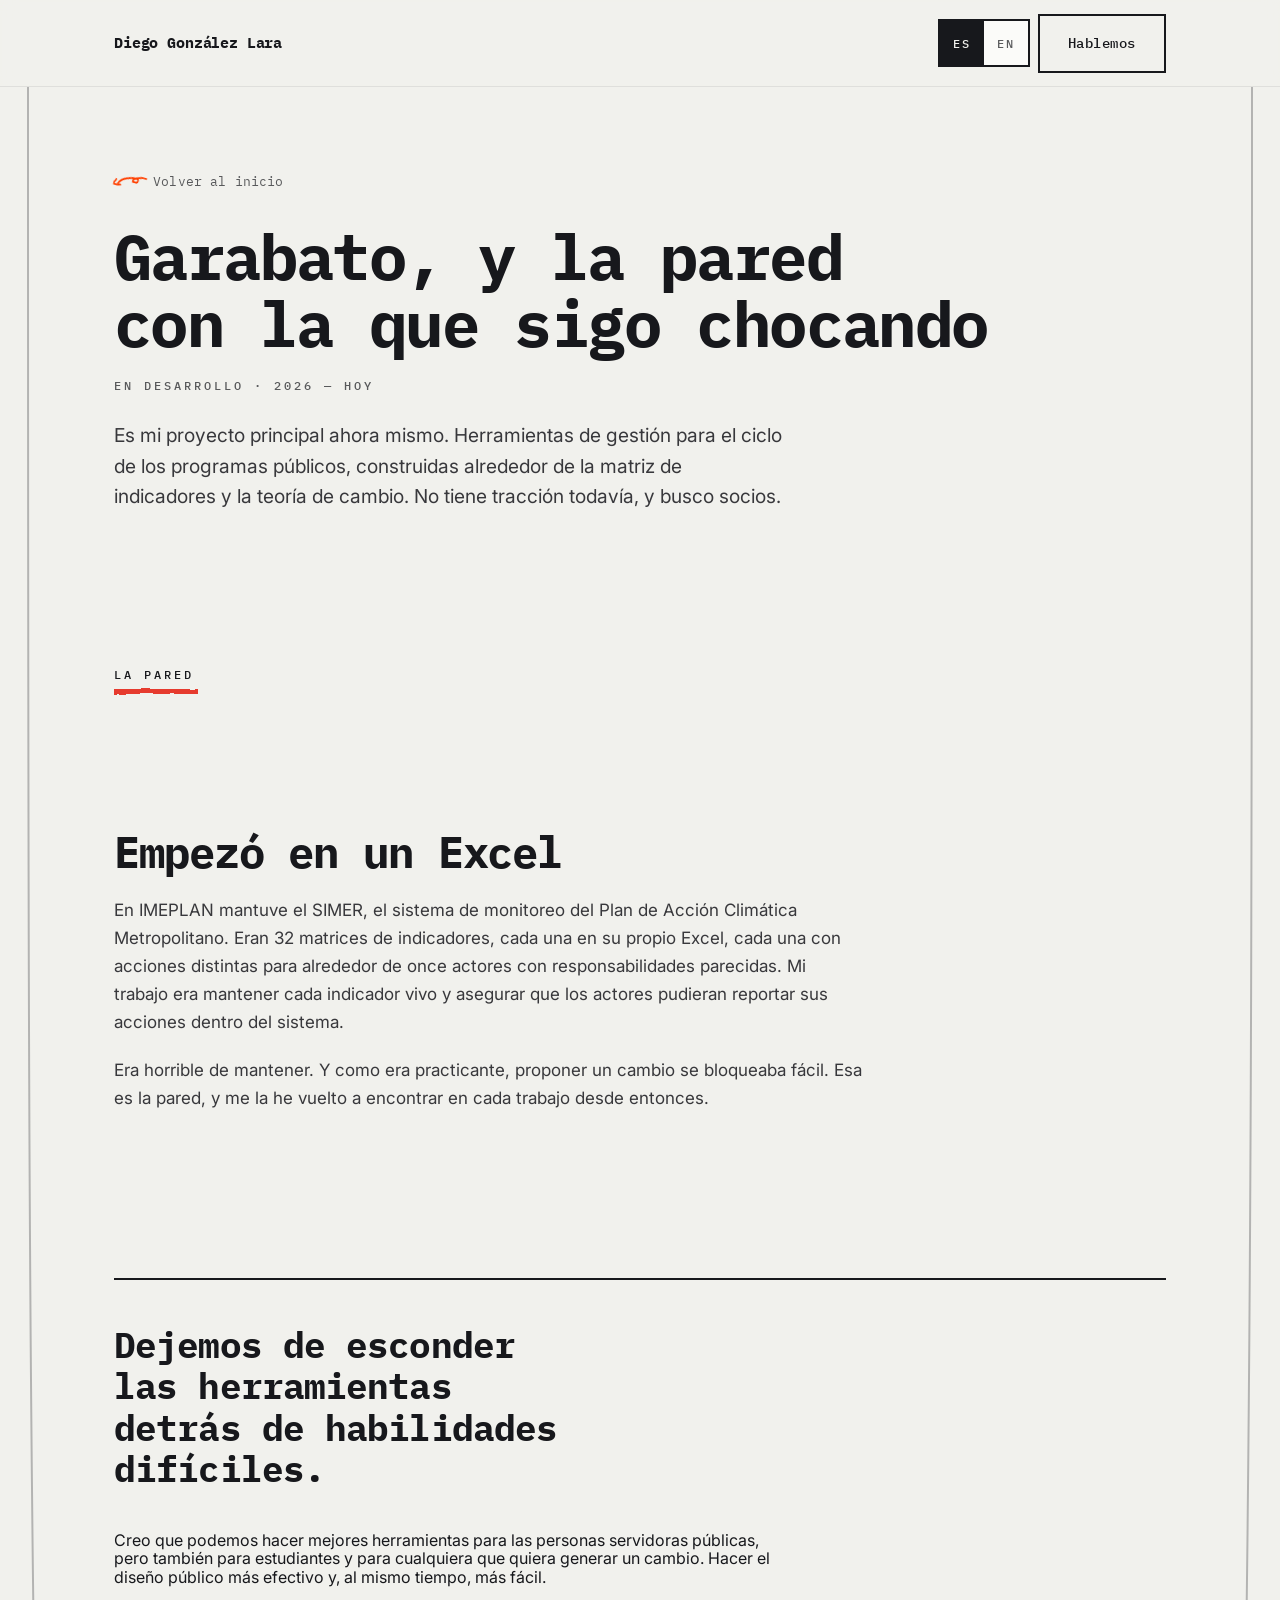
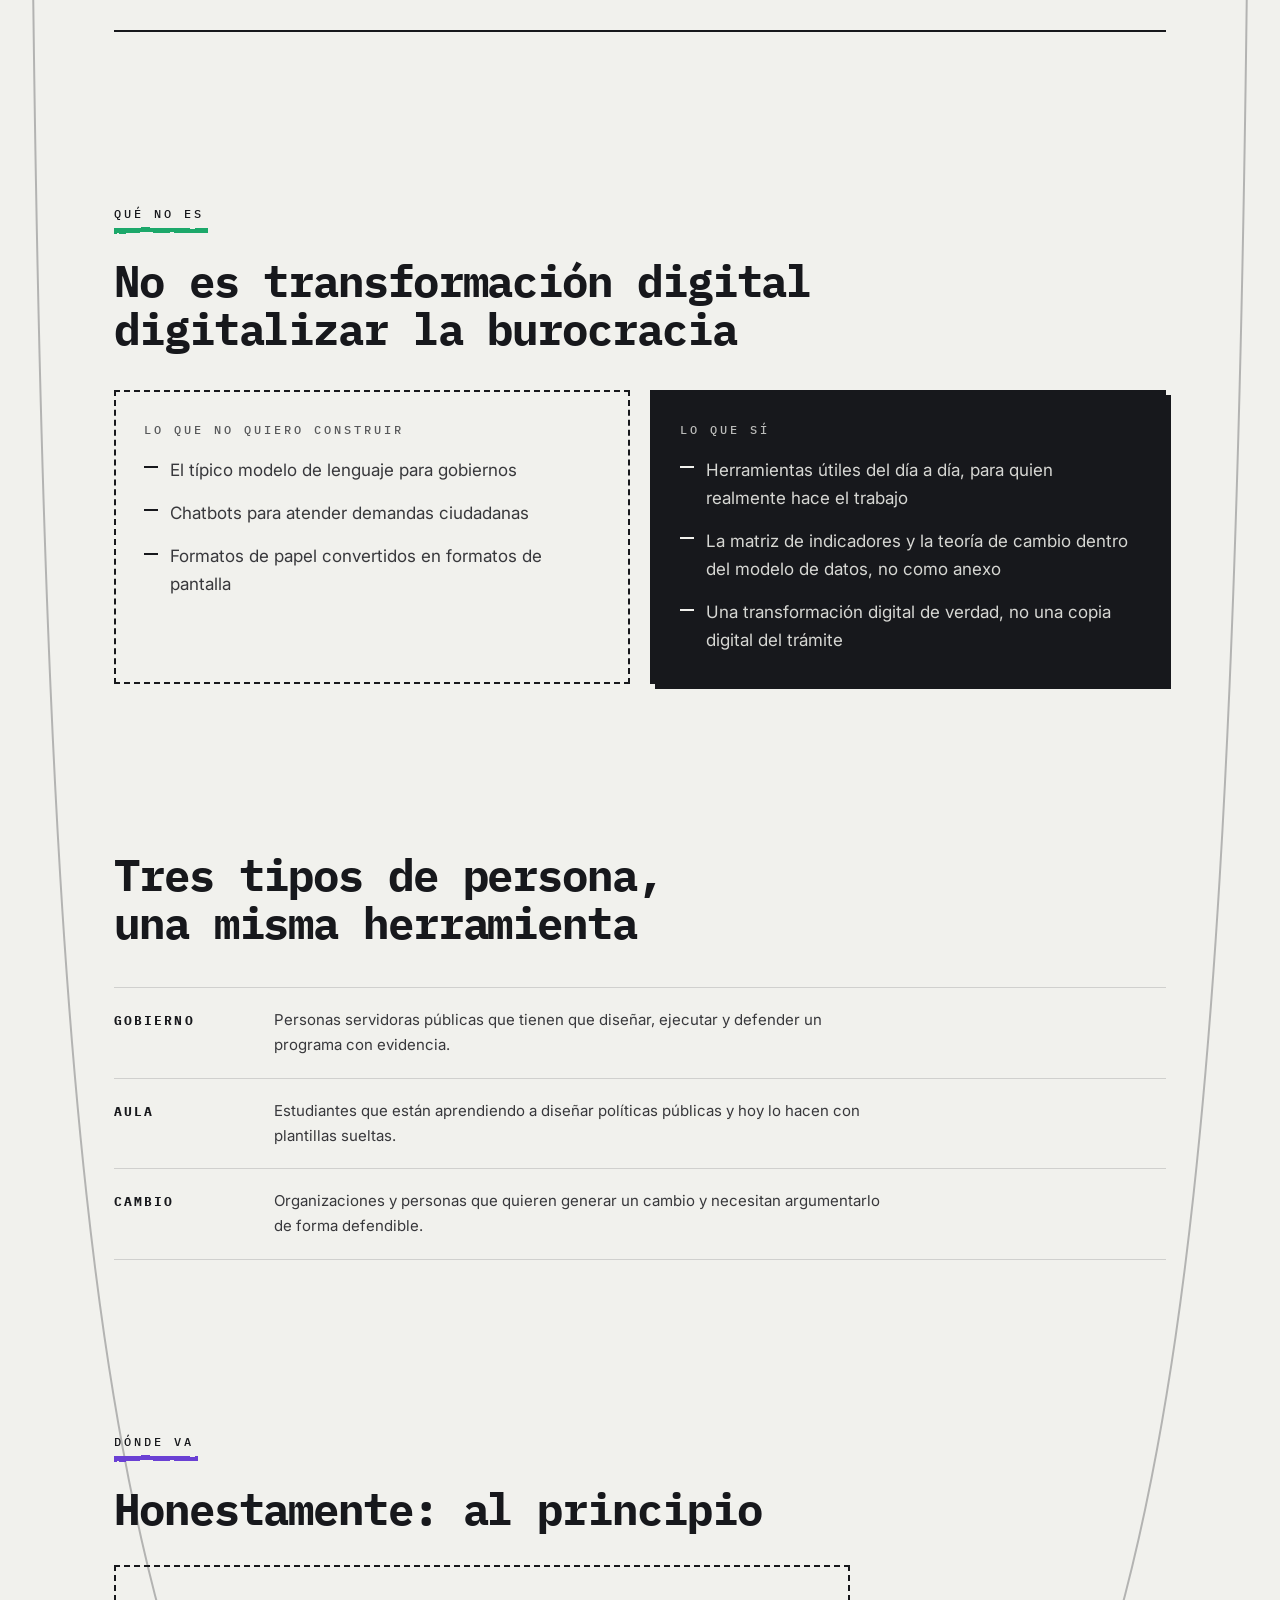
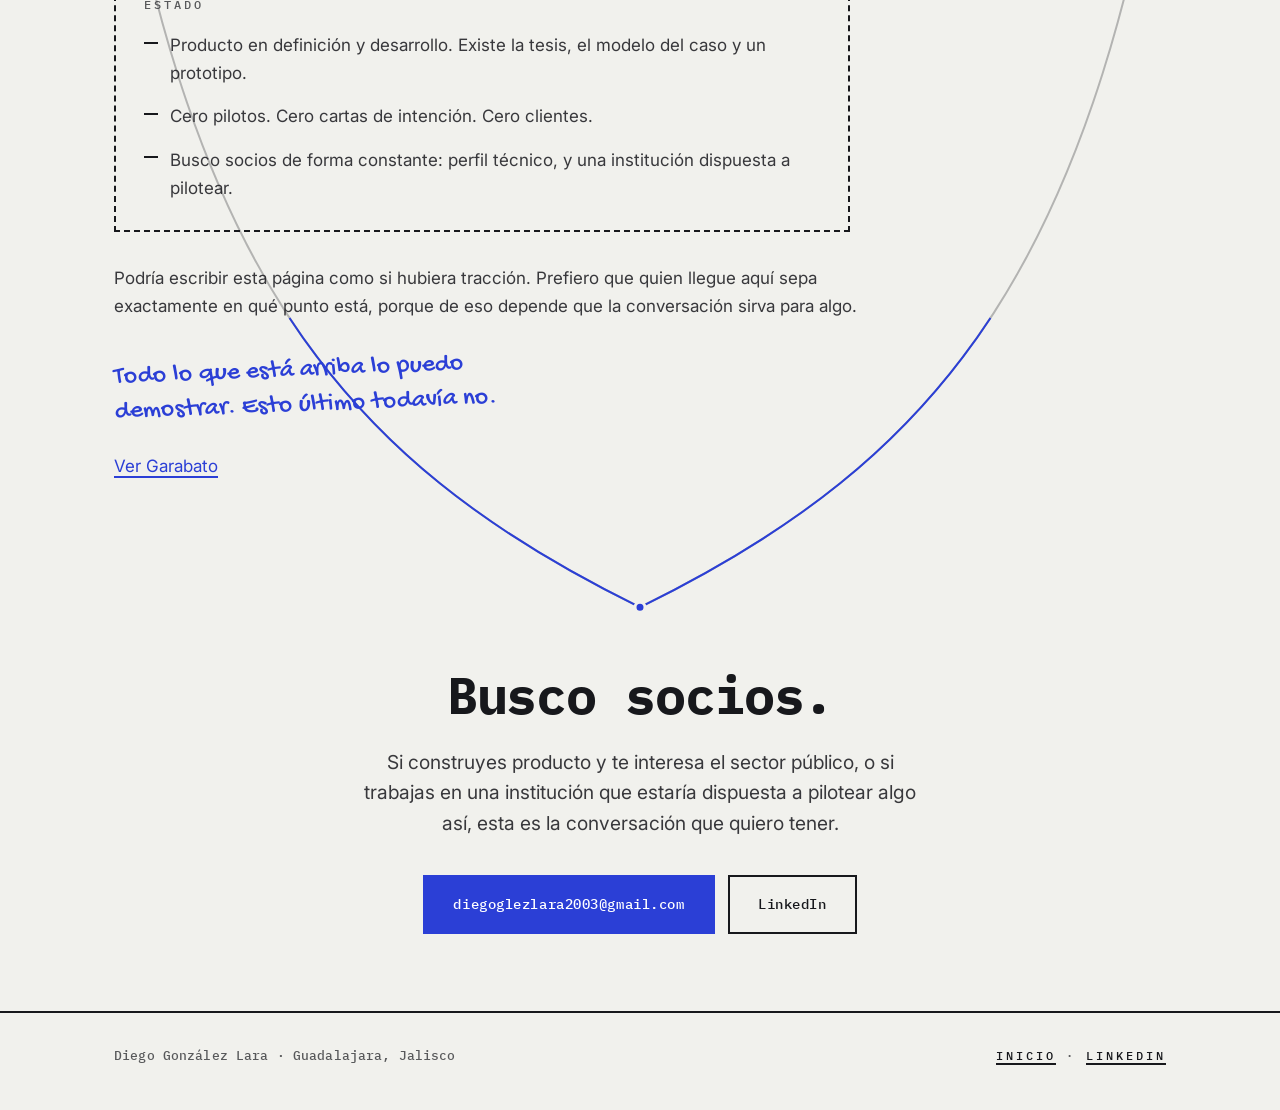
==== caso-garabato.html @ 26e2b3d6 "Sitio personal: la capa de evidencia de los programas públicos Sitio estático bilingüe (ES/EN) sin b" ====
<!doctype html>
<html
  lang="es"
  data-titulo-es="Garabato, y la pared con la que sigo chocando — Diego González Lara"
  data-titulo-en="Garabato, and the wall I keep hitting — Diego González Lara"
  data-desc-es="Garabato: herramientas de gestión para el ciclo de los programas públicos. No otro chatbot de gobierno. En desarrollo, sin tracción todavía, buscando socios."
  data-desc-en="Garabato: work-management tools for the public program cycle. Not another government chatbot. In development, no traction yet, looking for partners."
>
  <head>
    <meta charset="utf-8" />
    <meta name="viewport" content="width=device-width, initial-scale=1" />
    <title>Garabato, y la pared con la que sigo chocando — Diego González Lara</title>
    <meta
      name="description"
      content="Garabato: herramientas de gestión para el ciclo de los programas públicos. No otro chatbot de gobierno. En desarrollo, sin tracción todavía, buscando socios."
    />
    <meta name="theme-color" content="#f1f1ed" />
    <link rel="preconnect" href="https://fonts.googleapis.com" />
    <link rel="preconnect" href="https://fonts.gstatic.com" crossorigin />
    <link
      href="https://fonts.googleapis.com/css2?family=IBM+Plex+Mono:wght@400;500;700&family=Inter:wght@400;500;600&family=Gochi+Hand&display=swap"
      rel="stylesheet"
    />
    <link rel="stylesheet" href="assets/styles.css" />
  </head>

  <body>
    <a class="saltar" href="#contenido" data-es="Saltar al contenido" data-en="Skip to content"
      >Saltar al contenido</a
    >

    <svg width="0" height="0" aria-hidden="true" focusable="false" style="position: absolute">
      <filter id="crayon-rough">
        <feTurbulence type="fractalNoise" baseFrequency="0.045" numOctaves="3" seed="7" />
        <feDisplacementMap in="SourceGraphic" scale="4" xChannelSelector="R" yChannelSelector="G" />
      </filter>
    </svg>

    <header class="barra">
      <div class="envoltura barra-cuerpo">
        <a class="marca" href="index.html">Diego González Lara</a>
        <div class="barra-acciones">
          <div
            class="idioma"
            role="group"
            data-es-label="Idioma del sitio"
            data-en-label="Site language"
            aria-label="Idioma del sitio"
          >
            <button type="button" data-idioma="es" aria-pressed="true">ES</button>
            <button type="button" data-idioma="en" aria-pressed="false">EN</button>
          </div>
          <a class="boton boton--fantasma" href="#contacto" data-es="Hablemos" data-en="Let's talk"
            >Hablemos</a
          >
        </div>
      </div>
    </header>

    <div class="pagina">
      <div class="rieles"></div>

      <main id="contenido">
        <section class="caso-portada">
          <div class="envoltura">
            <a class="volver" href="index.html">
              <img src="assets/flecha-mano.png" width="144" height="67" alt="" aria-hidden="true" />
              <span data-es="Volver al inicio" data-en="Back to home">Volver al inicio</span>
            </a>
            <h1
              data-es="Garabato, y la pared con la que sigo chocando"
              data-en="Garabato, and the wall I keep hitting"
            >
              Garabato, y la pared con la que sigo chocando
            </h1>
            <p class="etiqueta" style="margin-top: 1.15rem"
              data-es="En desarrollo · 2026 — hoy"
              data-en="In development · 2026 — now"
            >
              En desarrollo · 2026 — hoy
            </p>
            <p class="guia"
              data-es="Es mi proyecto principal ahora mismo. Herramientas de gestión para el ciclo de los programas públicos, construidas alrededor de la matriz de indicadores y la teoría de cambio. No tiene tracción todavía, y busco socios."
              data-en="It is my main project right now. Work-management tools for the public program cycle, built around indicator matrices and theory of change. It has no traction yet, and I'm looking for partners."
            >
              Es mi proyecto principal ahora mismo. Herramientas de gestión para el ciclo de los
              programas públicos, construidas alrededor de la matriz de indicadores y la teoría de
              cambio. No tiene tracción todavía, y busco socios.
            </p>
          </div>
        </section>

        <section aria-labelledby="t-pared">
          <div class="envoltura">
            <span
              class="kicker"
              style="--kicker-color: var(--rojo)"
              data-es="La pared"
              data-en="The wall"
              >La pared</span
            >
            <div class="prosa">
              <h2 id="t-pared" data-es="Empezó en un Excel" data-en="It started in a spreadsheet">
                Empezó en un Excel
              </h2>
              <p
                data-es="En IMEPLAN mantuve el SIMER, el sistema de monitoreo del Plan de Acción Climática Metropolitano. Eran 32 matrices de indicadores, cada una en su propio Excel, cada una con acciones distintas para alrededor de once actores con responsabilidades parecidas. Mi trabajo era mantener cada indicador vivo y asegurar que los actores pudieran reportar sus acciones dentro del sistema."
                data-en="At IMEPLAN I maintained SIMER, the monitoring system for the Metropolitan Climate Action Plan. It was 32 indicator matrices, each in its own spreadsheet, each with different actions for about eleven actors with overlapping responsibilities. My job was keeping every indicator alive and making sure those actors could report their actions inside the system."
              >
                En IMEPLAN mantuve el SIMER, el sistema de monitoreo del Plan de Acción Climática
                Metropolitano. Eran 32 matrices de indicadores, cada una en su propio Excel, cada una
                con acciones distintas para alrededor de once actores con responsabilidades parecidas.
                Mi trabajo era mantener cada indicador vivo y asegurar que los actores pudieran
                reportar sus acciones dentro del sistema.
              </p>
              <p
                data-es="Era horrible de mantener. Y como era practicante, proponer un cambio se bloqueaba fácil. Esa es la pared, y me la he vuelto a encontrar en cada trabajo desde entonces."
                data-en="It was awful to maintain. And as an intern, proposing a change was easy to block. That is the wall, and I have run into it again in every job since."
              >
                Era horrible de mantener. Y como era practicante, proponer un cambio se bloqueaba
                fácil. Esa es la pared, y me la he vuelto a encontrar en cada trabajo desde entonces.
              </p>
            </div>
          </div>
        </section>

        <section aria-labelledby="t-tesis">
          <div class="envoltura">
            <blockquote class="hallazgo">
              <h2 id="t-tesis" class="solo-lectores" data-es="La tesis" data-en="The thesis">La tesis</h2>
              <p
                data-es="Dejemos de esconder las herramientas detrás de habilidades difíciles."
                data-en="Stop hiding the tools behind hard-won skills."
              >
                Dejemos de esconder las herramientas detrás de habilidades difíciles.
              </p>
              <p style="font-family: var(--sans); font-size: 1rem; font-weight: 400; letter-spacing: 0; max-width: var(--medida); margin-top: 1.5rem"
                data-es="Creo que podemos hacer mejores herramientas para las personas servidoras públicas, pero también para estudiantes y para cualquiera que quiera generar un cambio. Hacer el diseño público más efectivo y, al mismo tiempo, más fácil."
                data-en="I believe we can build better tools for public servants, but also for students and for anyone who wants to create change. Make public design more effective and, at the same time, easier."
              >
                Creo que podemos hacer mejores herramientas para las personas servidoras públicas, pero
                también para estudiantes y para cualquiera que quiera generar un cambio. Hacer el
                diseño público más efectivo y, al mismo tiempo, más fácil.
              </p>
            </blockquote>
          </div>
        </section>

        <section aria-labelledby="t-no-es">
          <div class="envoltura">
            <span
              class="kicker"
              style="--kicker-color: var(--esmeralda)"
              data-es="Qué no es"
              data-en="What it isn't"
              >Qué no es</span
            >
            <h2 id="t-no-es"
              data-es="No es transformación digital digitalizar la burocracia"
              data-en="Digitizing bureaucracy is not digital transformation"
            >
              No es transformación digital digitalizar la burocracia
            </h2>

            <div class="contraste" style="margin-top: 2.25rem">
              <div class="contraste-lado contraste-lado--antes">
                <p class="etiqueta" data-es="Lo que no quiero construir" data-en="What I don't want to build">
                  Lo que no quiero construir
                </p>
                <ul class="hechos" style="margin-top: 1rem">
                  <li data-es="El típico modelo de lenguaje para gobiernos" data-en="The usual large language model for government">El típico modelo de lenguaje para gobiernos</li>
                  <li data-es="Chatbots para atender demandas ciudadanas" data-en="Chatbots for handling citizen requests">Chatbots para atender demandas ciudadanas</li>
                  <li data-es="Formatos de papel convertidos en formatos de pantalla" data-en="Paper forms turned into screen forms">Formatos de papel convertidos en formatos de pantalla</li>
                </ul>
              </div>
              <div class="contraste-lado contraste-lado--despues">
                <p class="etiqueta" style="color: rgba(241,241,237,0.75)" data-es="Lo que sí" data-en="What instead">
                  Lo que sí
                </p>
                <ul class="hechos" style="margin-top: 1rem">
                  <li data-es="Herramientas útiles del día a día, para quien realmente hace el trabajo" data-en="Day-to-day useful tools, for the people actually doing the work">Herramientas útiles del día a día, para quien realmente hace el trabajo</li>
                  <li data-es="La matriz de indicadores y la teoría de cambio dentro del modelo de datos, no como anexo" data-en="Indicator matrices and theory of change inside the data model, not bolted on">La matriz de indicadores y la teoría de cambio dentro del modelo de datos, no como anexo</li>
                  <li data-es="Una transformación digital de verdad, no una copia digital del trámite" data-en="Real digital transformation, not a digital copy of the paperwork">Una transformación digital de verdad, no una copia digital del trámite</li>
                </ul>
              </div>
            </div>
          </div>
        </section>

        <section aria-labelledby="t-quien">
          <div class="envoltura">
            <h2 id="t-quien" data-es="Tres tipos de persona, una misma herramienta" data-en="Three kinds of person, one tool">
              Tres tipos de persona, una misma herramienta
            </h2>

            <ol class="etapas lista-limpia" style="margin-top: 2.5rem">
              <li>
                <span class="clave" data-es="Gobierno" data-en="Government">Gobierno</span>
                <p data-es="Personas servidoras públicas que tienen que diseñar, ejecutar y defender un programa con evidencia." data-en="Public servants who have to design, run and defend a program with evidence.">Personas servidoras públicas que tienen que diseñar, ejecutar y defender un programa con evidencia.</p>
              </li>
              <li>
                <span class="clave" data-es="Aula" data-en="Classroom">Aula</span>
                <p data-es="Estudiantes que están aprendiendo a diseñar políticas públicas y hoy lo hacen con plantillas sueltas." data-en="Students learning to design public policy who today do it with loose templates.">Estudiantes que están aprendiendo a diseñar políticas públicas y hoy lo hacen con plantillas sueltas.</p>
              </li>
              <li>
                <span class="clave" data-es="Cambio" data-en="Change">Cambio</span>
                <p data-es="Organizaciones y personas que quieren generar un cambio y necesitan argumentarlo de forma defendible." data-en="Organizations and people who want to create change and need to argue for it defensibly.">Organizaciones y personas que quieren generar un cambio y necesitan argumentarlo de forma defendible.</p>
              </li>
            </ol>
          </div>
        </section>

        <section aria-labelledby="t-estado">
          <div class="envoltura">
            <span
              class="kicker"
              style="--kicker-color: var(--morado)"
              data-es="Dónde va"
              data-en="Where it stands"
              >Dónde va</span
            >
            <h2 id="t-estado" data-es="Honestamente: al principio" data-en="Honestly: at the beginning">
              Honestamente: al principio
            </h2>

            <div class="estado" style="margin-top: 2rem; max-width: 46rem">
              <p class="etiqueta" data-es="Estado" data-en="Status">Estado</p>
              <ul class="hechos" style="margin-top: 1rem">
                <li data-es="Producto en definición y desarrollo. Existe la tesis, el modelo del caso y un prototipo." data-en="Product in definition and development. The thesis, the case model and a prototype exist.">Producto en definición y desarrollo. Existe la tesis, el modelo del caso y un prototipo.</li>
                <li data-es="Cero pilotos. Cero cartas de intención. Cero clientes." data-en="Zero pilots. Zero letters of intent. Zero customers.">Cero pilotos. Cero cartas de intención. Cero clientes.</li>
                <li data-es="Busco socios de forma constante: perfil técnico, y una institución dispuesta a pilotear." data-en="I am constantly looking for partners: a technical profile, and an institution willing to pilot.">Busco socios de forma constante: perfil técnico, y una institución dispuesta a pilotear.</li>
              </ul>
            </div>

            <p style="margin-top: 2rem"
              data-es="Podría escribir esta página como si hubiera tracción. Prefiero que quien llegue aquí sepa exactamente en qué punto está, porque de eso depende que la conversación sirva para algo."
              data-en="I could write this page as if there were traction. I'd rather whoever lands here knows exactly where it stands, because that's what makes the conversation worth having."
            >
              Podría escribir esta página como si hubiera tracción. Prefiero que quien llegue aquí sepa
              exactamente en qué punto está, porque de eso depende que la conversación sirva para algo.
            </p>

            <p class="mano" style="margin-top: 2rem"
              data-es="Todo lo que está arriba lo puedo demostrar. Esto último todavía no."
              data-en="Everything above this I can prove. This last part, not yet."
            >
              Todo lo que está arriba lo puedo demostrar. Esto último todavía no.
            </p>

            <p style="margin-top: 1.75rem">
              <a href="https://institutokune.org" rel="noopener"
                data-es="Ver Garabato"
                data-en="See Garabato"
                >Ver Garabato</a
              >
            </p>
          </div>
        </section>

        <section class="contacto" id="contacto" data-union aria-labelledby="t-contacto">
          <div class="envoltura">
            <h2 id="t-contacto" data-es="Busco socios." data-en="I'm looking for partners.">
              Busco socios.
            </h2>
            <p class="guia" style="margin-top: 1.5rem"
              data-es="Si construyes producto y te interesa el sector público, o si trabajas en una institución que estaría dispuesta a pilotear algo así, esta es la conversación que quiero tener."
              data-en="If you build product and care about the public sector, or you work at an institution that would pilot something like this, that is the conversation I want to have."
            >
              Si construyes producto y te interesa el sector público, o si trabajas en una institución
              que estaría dispuesta a pilotear algo así, esta es la conversación que quiero tener.
            </p>
            <div class="contacto-acciones">
              <a class="boton boton--primario" href="mailto:diegoglezlara2003@gmail.com"
                >diegoglezlara2003@gmail.com</a
              >
              <a
                class="boton boton--fantasma"
                href="https://www.linkedin.com/in/diegoglezlara"
                rel="noopener"
                >LinkedIn</a
              >
            </div>
          </div>
        </section>
      </main>
    </div>

    <footer class="pie">
      <div class="envoltura pie-cuerpo">
        <p class="etiqueta etiqueta--larga" style="margin: 0">Diego González Lara · Guadalajara, Jalisco</p>
        <p class="etiqueta" style="margin: 0">
          <a href="index.html" data-es="Inicio" data-en="Home">Inicio</a> ·
          <a href="https://www.linkedin.com/in/diegoglezlara" rel="noopener">LinkedIn</a>
        </p>
      </div>
    </footer>

    <script src="assets/site.js"></script>
  </body>
</html>
---- assets/styles.css ----
/* =========================================================================
   Diego González Lara — sistema de estilos
   Variante personal del sistema Garabato. Los dos rieles convergentes son
   la columna vertebral de la página en todos los anchos.
   ========================================================================= */

/* ---------- 1. Tokens ---------------------------------------------------- */

:root {
  /* Papeles y tintas: construyen el expediente */
  --papel: #f1f1ed;
  --papel-tarjeta: #fbfbf9;
  --papel-etiqueta: #e9dcc0;
  --tinta: #17181c;
  --blanco: #ffffff;

  /* Azul Rey Kune: el único color con doble ciudadanía */
  --azul: #2b3fd6;
  --marino: #1e2a78;

  /* Crayones: sólo para marcas hechas a mano */
  --rojo: #e63b2e;
  --naranja: #f58220;
  --amarillo: #ffd21f;
  --esmeralda: #1fa86b;
  --morado: #6a3fd4;

  /* Tintas derivadas — pisos de contraste AA sobre papel */
  --tinta-85: rgba(23, 24, 28, 0.85);
  --tinta-70: rgba(23, 24, 28, 0.7);
  --tinta-15: rgba(23, 24, 28, 0.15);
  --tinta-08: rgba(23, 24, 28, 0.08);

  /* Tipografía */
  --mono: "IBM Plex Mono", ui-monospace, SFMono-Regular, Menlo, monospace;
  --sans: "Inter", system-ui, -apple-system, "Segoe UI", sans-serif;
  --mano: "Gochi Hand", "Bradley Hand", cursive;

  /* Retícula y rieles */
  --medida: 68ch;
  --marco: clamp(1.25rem, 5vw, 4.5rem); /* margen exterior del contenido */
  --riel-w: 2px;
  --paso: clamp(3.25rem, 6.5vw, 6rem); /* ritmo vertical entre secciones */

  /* La sombra es un sello, nunca un halo: cero blur. */
  --sello: 5px 5px 0 0 var(--tinta);
  --sello-chico: 3px 3px 0 0 var(--tinta);
}

/* ---------- 2. Reset y superficies del navegador ------------------------- */

*,
*::before,
*::after {
  box-sizing: border-box;
}

html {
  -webkit-text-size-adjust: 100%;
  scroll-behavior: smooth;
  /* La barra de scroll también es parte del diseño. */
  scrollbar-color: var(--tinta) var(--papel);
  scrollbar-width: thin;
}

@media (prefers-reduced-motion: reduce) {
  html {
    scroll-behavior: auto;
  }
}

body {
  margin: 0;
  background: var(--papel);
  color: var(--tinta);
  font-family: var(--sans);
  font-size: 1.0625rem;
  line-height: 1.65;
  font-synthesis-weight: none;
  -webkit-font-smoothing: antialiased;
}

/* Selección, caret y foco: los pinta el sistema, no el navegador. */
::selection {
  background: var(--azul);
  color: var(--blanco);
}

body {
  caret-color: var(--azul);
}

::-webkit-scrollbar {
  width: 12px;
  height: 12px;
}
::-webkit-scrollbar-track {
  background: var(--papel);
  border-left: 1px solid var(--tinta-15);
}
::-webkit-scrollbar-thumb {
  background: var(--tinta);
  border: 3px solid var(--papel);
}

:focus-visible {
  outline: 3px solid var(--azul);
  outline-offset: 3px;
}

img {
  max-width: 100%;
  height: auto;
  display: block;
}

/* Los datos se leen en columna: cifras tabulares en todo el sitio. */
.mono,
[data-num],
.dato,
th,
td {
  font-variant-numeric: tabular-nums;
}

.solo-lectores {
  position: absolute;
  width: 1px;
  height: 1px;
  padding: 0;
  margin: -1px;
  overflow: hidden;
  clip: rect(0 0 0 0);
  white-space: nowrap;
  border: 0;
}

.saltar {
  position: fixed;
  left: 1rem;
  top: 1rem;
  transform: translateY(-250%);
  z-index: 100;
  background: var(--tinta);
  color: var(--papel);
  font-family: var(--mono);
  font-size: 0.8125rem;
  letter-spacing: 0.12em;
  text-transform: uppercase;
  padding: 0.9rem 1.25rem;
  text-decoration: none;
}
.saltar:focus {
  transform: translateY(0);
}
/* El enlace de salto vive sobre tinta: no puede heredar el hover azul. */
.saltar:hover,
.saltar:focus {
  color: var(--papel);
}

/* ---------- 3. Tipografía ------------------------------------------------ */

h1,
h2,
h3 {
  font-family: var(--mono);
  font-weight: 700;
  margin: 0;
  text-wrap: balance;
  letter-spacing: -0.025em;
}

.posicion {
  font-size: clamp(2.35rem, 6.4vw, 5.25rem);
  line-height: 1.02;
}

h2 {
  font-size: clamp(1.75rem, 3.6vw, 2.75rem);
  line-height: 1.1;
}

h3 {
  font-size: clamp(1.0625rem, 1.5vw, 1.3125rem);
  line-height: 1.25;
  letter-spacing: -0.015em;
}

p {
  margin: 0 0 1.15em;
  max-width: var(--medida);
  color: var(--tinta-85);
}

p:last-child {
  margin-bottom: 0;
}

.guia {
  font-size: clamp(1.0625rem, 1.5vw, 1.25rem);
  line-height: 1.6;
}

/* Etiqueta: mono, mayúsculas, tracking ancho. Metadatos y rótulos. */
.etiqueta {
  font-family: var(--mono);
  font-weight: 500;
  font-size: 0.75rem;
  letter-spacing: 0.25em;
  text-transform: uppercase;
  color: var(--tinta-70);
  margin: 0;
}

/* Cadenas largas en versalitas se vuelven ilegibles: esta variante conserva
   la voz mono de la etiqueta sin las mayúsculas ni el tracking ancho. */
.etiqueta--larga {
  text-transform: none;
  letter-spacing: 0.01em;
  font-size: 0.8125rem;
}

/* Kicker de sección: componente firma del mundo Garabato. El subrayado de
   crayón rota de color por sección. */
.kicker {
  display: inline-block;
  position: relative;
  font-family: var(--mono);
  font-weight: 500;
  font-size: 0.75rem;
  letter-spacing: 0.25em;
  text-transform: uppercase;
  color: var(--tinta);
  padding-bottom: 0.55rem;
  margin-bottom: 1.5rem;
}
.kicker::after {
  content: "";
  position: absolute;
  left: 0;
  right: -0.35em;
  bottom: 0;
  height: 5px;
  background: var(--kicker-color, var(--azul));
  filter: url(#crayon-rough);
}

/* La mano: una anotación por sección, jamás un sistema. */
.mano {
  font-family: var(--mano);
  font-size: clamp(1.1875rem, 2vw, 1.625rem);
  line-height: 1.38;
  color: var(--azul);
  transform: rotate(-2.2deg);
  max-width: 28ch;
}

a {
  color: var(--azul);
  text-decoration-thickness: 2px;
  text-underline-offset: 0.22em;
}
a:hover {
  color: var(--marino);
}

/* ---------- 4. Los rieles convergentes ----------------------------------- */
/*
   Dos hairlines verticales recorren la página entera y se acercan conforme
   bajas, hasta tocarse en el bloque de contacto. En escritorio el contenido
   vive entre ellos en dos columnas; en teléfono el contenido colapsa a una
   columna pero los rieles siguen en los márgenes y siguen convergiendo, así
   que la metáfora sobrevive a todos los anchos.
*/

.rieles {
  position: absolute;
  inset: 0;
  z-index: 0;
  pointer-events: none;
  overflow: hidden;
}

.rieles svg {
  width: 100%;
  height: 100%;
  display: block;
}

.riel-linea {
  fill: none;
  stroke: var(--tinta);
  stroke-width: var(--riel-w);
  vector-effect: non-scaling-stroke;
  opacity: 0.28;
}

/* El remate: el último tramo de cada riel, en Azul Rey. Se dibuja solo
   cuando el contacto entra en pantalla. Es el único momento animado de la
   página, y coincide con su única conversión. */
.riel-remate {
  stroke: var(--azul);
  opacity: 0;
  transition: opacity 0.3s ease-out, stroke-dashoffset 1.1s cubic-bezier(0.16, 1, 0.3, 1);
}

.riel-remate.encendido {
  opacity: 1;
}

.riel-union {
  fill: var(--azul);
  stroke: var(--papel);
  stroke-width: 3px;
  opacity: 0;
  transform-box: fill-box;
  transform-origin: center;
  transform: scale(0.2);
  transition: opacity 0.35s ease-out 0.75s,
    transform 0.5s cubic-bezier(0.16, 1, 0.3, 1) 0.75s;
}

.riel-union.encendido {
  opacity: 1;
  transform: scale(1);
}

@media (prefers-reduced-motion: reduce) {
  .riel-remate,
  .riel-union {
    transition: none;
  }
}

.pagina {
  position: relative;
}

/* Todo el contenido va por encima de los rieles. Se excluye .rieles
   explícitamente: si esta regla lo alcanzara, le ganaría a su position:
   absolute y la capa colapsaría a una fracción del alto de la página. */
.pagina > :not(.rieles) {
  position: relative;
  z-index: 1;
}

/* ---------- 5. Retícula ---------------------------------------------------*/

.envoltura {
  max-width: 1180px;
  margin-inline: auto;
  padding-inline: var(--marco);
}

section {
  padding-block: var(--paso);
}

/* Los dos carriles. En escritorio corren en paralelo. */
.carriles {
  display: grid;
  gap: clamp(2.25rem, 4vw, 3.5rem);
}

@media (min-width: 62rem) {
  .carriles {
    grid-template-columns: 1fr 1fr;
    gap: clamp(3rem, 5vw, 5rem);
  }
}

/* Etiqueta de carril: en móvil es lo único que dice a qué vía pertenece un
   bloque, así que nunca se oculta. */
.carril-tag {
  display: inline-flex;
  align-items: center;
  gap: 0.5rem;
  font-family: var(--mono);
  font-weight: 500;
  font-size: 0.6875rem;
  letter-spacing: 0.22em;
  text-transform: uppercase;
  color: var(--tinta-70);
  margin-bottom: 1rem;
}
.carril-tag::before {
  content: "";
  width: 1.75rem;
  height: 2px;
  background: var(--carril-color, var(--tinta));
}

/* ---------- 6. Marco de tinta (todas las tarjetas) ----------------------- */

.marco {
  position: relative;
  background: var(--papel-tarjeta);
  border: 2px solid var(--tinta);
  box-shadow: var(--sello);
  padding: clamp(1.5rem, 3vw, 2.25rem);
  overflow: hidden;
}

.marco--alto {
  padding: clamp(1.75rem, 3.5vw, 2.75rem);
}

/* Activo de crayón que asoma desde una esquina. Decorativo: se va en móvil. */
.asoma {
  position: absolute;
  pointer-events: none;
  user-select: none;
  opacity: 0.9;
}
@media (max-width: 47.99rem) {
  .asoma {
    display: none;
  }
}

/* ---------- 7. Barra superior -------------------------------------------- */

.barra {
  position: sticky;
  top: 0;
  z-index: 20;
  background: rgba(241, 241, 237, 0.9);
  backdrop-filter: blur(8px);
  border-bottom: 1px solid var(--tinta-08);
}

.barra-cuerpo {
  display: flex;
  align-items: center;
  justify-content: space-between;
  gap: 1rem;
  padding-block: 0.85rem;
}

.marca {
  font-family: var(--mono);
  font-weight: 700;
  font-size: 0.9375rem;
  letter-spacing: -0.01em;
  color: var(--tinta);
  text-decoration: none;
  white-space: nowrap;
}

/* En teléfono sólo caben marca, idioma y CTA si los tres se aprietan. */
@media (max-width: 26rem) {
  .marca {
    font-size: 0.75rem;
  }
  .barra-acciones {
    gap: 0.35rem;
  }
  .idioma button {
    padding: 0.55rem 0.45rem;
    min-width: 38px;
  }
  .barra .boton {
    padding: 0.75rem 0.9rem;
    font-size: 0.8125rem;
  }
}
.marca:hover {
  color: var(--azul);
}

.barra-acciones {
  display: flex;
  align-items: center;
  gap: 0.5rem;
}

/* Conmutador de idioma */
.idioma {
  display: inline-flex;
  border: 2px solid var(--tinta);
  background: var(--papel-tarjeta);
}

.idioma button {
  appearance: none;
  border: 0;
  background: transparent;
  font-family: var(--mono);
  font-weight: 500;
  font-size: 0.75rem;
  letter-spacing: 0.14em;
  color: var(--tinta-70);
  padding: 0.55rem 0.7rem;
  min-height: 44px;
  min-width: 44px;
  cursor: pointer;
}
.idioma button[aria-pressed="true"] {
  background: var(--tinta);
  color: var(--papel);
}
.idioma button:hover:not([aria-pressed="true"]) {
  color: var(--tinta);
}

/* ---------- 8. Botones ---------------------------------------------------- */

.boton {
  display: inline-flex;
  align-items: center;
  justify-content: center;
  gap: 0.6rem;
  font-family: var(--mono);
  font-weight: 500;
  font-size: 0.875rem;
  letter-spacing: 0.04em;
  text-decoration: none;
  padding: 1rem 1.75rem;
  min-height: 44px;
  border: 2px solid var(--tinta);
  cursor: pointer;
  transition: background-color 0.14s ease-out, color 0.14s ease-out,
    transform 0.08s ease-out;
}

.boton--primario {
  background: var(--azul);
  border-color: var(--azul);
  color: var(--blanco);
}
.boton--primario:hover {
  background: var(--marino);
  border-color: var(--marino);
  color: var(--blanco);
}

.boton--fantasma {
  background: transparent;
  color: var(--tinta);
}
.boton--fantasma:hover {
  background: var(--tinta);
  color: var(--papel);
}

.boton:active {
  transform: translateY(1px);
}

@media (prefers-reduced-motion: reduce) {
  .boton {
    transition: none;
  }
}

/* ---------- 9. Portada ---------------------------------------------------- */

.portada {
  padding-block: clamp(3rem, 8vw, 6.5rem) clamp(3.5rem, 8vw, 7rem);
}

.portada-cuerpo {
  display: grid;
  gap: clamp(2rem, 4vw, 3.25rem);
  align-items: end;
}

@media (min-width: 62rem) {
  .portada-cuerpo {
    grid-template-columns: minmax(0, 1.55fr) minmax(0, 0.85fr);
    gap: clamp(2.5rem, 5vw, 4rem);
  }
}

.portada p.guia {
  max-width: 54ch;
  margin-top: 1.75rem;
}

.retrato {
  position: relative;
  align-self: end;
  overflow: hidden;
}

.retrato .marco-foto {
  overflow: hidden;
  border: 2px solid var(--tinta);
  box-shadow: var(--sello);
}

.retrato img {
  width: 100%;
  aspect-ratio: 4 / 5;
  object-fit: cover;
  display: block;
  /* Encuadre cerrado sobre el rostro: es una página de credibilidad, no una
     foto de la sala. */
  object-position: 52% 24%;
  transform: scale(1.18);
  transform-origin: 52% 24%;
}

.retrato .amapola {
  position: absolute;
  width: 42%;
  /* La rotación ensancha la caja: hay que meterla, no alinearla al borde. */
  right: 4%;
  bottom: -7%;
  transform: rotate(-9deg);
  pointer-events: none;
}

/* Sólo asoma fuera del retrato cuando hay margen exterior que lo aguante. */
@media (min-width: 62rem) {
  .retrato .amapola {
    right: -8%;
  }
}

/* ---------- 10. Listas y datos -------------------------------------------- */

.lista-limpia {
  list-style: none;
  margin: 0;
  padding: 0;
}

.tira-datos {
  display: grid;
  gap: 1.5rem 2rem;
  grid-template-columns: repeat(auto-fit, minmax(9.5rem, 1fr));
  margin: 0;
  padding: 0;
}

.tira-datos div {
  border-top: 2px solid var(--tinta);
  padding-top: 0.85rem;
}

.tira-datos dt {
  font-family: var(--mono);
  font-weight: 700;
  font-size: clamp(1.5rem, 3vw, 2rem);
  line-height: 1;
  letter-spacing: -0.03em;
  font-variant-numeric: tabular-nums;
}

.tira-datos dd {
  margin: 0.5rem 0 0;
  font-family: var(--mono);
  font-size: 0.6875rem;
  letter-spacing: 0.16em;
  text-transform: uppercase;
  color: var(--tinta-70);
  line-height: 1.5;
}

/* Lista de hechos con viñeta de trazo */
.hechos {
  list-style: none;
  margin: 0;
  padding: 0;
  display: grid;
  gap: 0.95rem;
}

.hechos li {
  position: relative;
  padding-left: 1.6rem;
  color: var(--tinta-85);
  max-width: var(--medida);
}

.hechos li::before {
  content: "";
  position: absolute;
  left: 0;
  top: 0.62em;
  width: 0.85rem;
  height: 2px;
  background: var(--tinta);
}

/* ---------- 11. Trayectoria ----------------------------------------------- */

.trayectoria {
  list-style: none;
  margin: 0;
  padding: 0;
  display: grid;
  gap: 0;
}

.trayectoria li {
  display: grid;
  gap: 0.35rem 1.75rem;
  padding-block: 1.6rem;
  border-top: 1px solid var(--tinta-15);
}

.trayectoria li:last-child {
  border-bottom: 1px solid var(--tinta-15);
}

@media (min-width: 48rem) {
  .trayectoria li {
    grid-template-columns: 11rem minmax(0, 1fr);
    align-items: baseline;
  }
}

.trayectoria .cuando {
  font-family: var(--mono);
  font-size: 0.75rem;
  letter-spacing: 0.14em;
  text-transform: uppercase;
  color: var(--tinta-70);
  font-variant-numeric: tabular-nums;
}

.trayectoria .que p {
  margin: 0.4rem 0 0;
  font-size: 1rem;
}

/* ---------- 12. Casos ------------------------------------------------------ */

.casos {
  display: grid;
  gap: 1.5rem;
}

@media (min-width: 54rem) {
  .casos {
    grid-template-columns: repeat(3, 1fr);
  }
}

.caso {
  display: flex;
  flex-direction: column;
  gap: 0.85rem;
  text-decoration: none;
  color: inherit;
  background: var(--papel-tarjeta);
  border: 2px solid var(--tinta);
  box-shadow: var(--sello);
  padding: clamp(1.5rem, 2.5vw, 1.9rem);
  transition: transform 0.14s ease-out, box-shadow 0.14s ease-out;
}

.caso:hover {
  transform: translate(-2px, -2px);
  box-shadow: 8px 8px 0 0 var(--tinta);
}

.caso:active {
  transform: translate(1px, 1px);
  box-shadow: var(--sello-chico);
}

.caso h3 {
  color: var(--tinta);
}

.caso p {
  font-size: 0.9375rem;
  margin: 0;
  color: var(--tinta-70);
}

.caso .ir {
  margin-top: auto;
  padding-top: 1rem;
  display: inline-flex;
  align-items: center;
  gap: 0.5rem;
  font-family: var(--mono);
  font-size: 0.75rem;
  letter-spacing: 0.16em;
  text-transform: uppercase;
  color: var(--azul);
}

.caso:hover .ir {
  color: var(--marino);
}

@media (prefers-reduced-motion: reduce) {
  .caso {
    transition: none;
  }
  .caso:hover {
    transform: none;
  }
}

/* ---------- 13. Lo que sigue sin resolver ---------------------------------- */
/*
   La sección firma. Fondo marino: es el único bloque oscuro de la página,
   porque es el único donde Diego habla sin el registro formal.
*/

.sin-resolver {
  background: var(--marino);
  color: var(--papel);
  border: 2px solid var(--tinta);
  box-shadow: var(--sello);
  padding: clamp(1.75rem, 4vw, 3.25rem);
}

.sin-resolver h2,
.sin-resolver h3 {
  color: var(--papel);
}

.sin-resolver p {
  color: rgba(241, 241, 237, 0.88);
}

.sin-resolver .kicker {
  color: var(--papel);
}

.sin-resolver .mano {
  color: var(--amarillo);
}

.huecos {
  list-style: none;
  margin: 2.25rem 0 0;
  padding: 0;
  display: grid;
  gap: 0;
}

.huecos li {
  padding-block: 1.5rem;
  border-top: 1px solid rgba(241, 241, 237, 0.22);
}

.huecos li:last-child {
  border-bottom: 1px solid rgba(241, 241, 237, 0.22);
}

.huecos h3 {
  font-size: 1.0625rem;
}

.huecos p {
  margin: 0.5rem 0 0;
  font-size: 0.9375rem;
}

/* Qué haría falta: la línea que convierte el hueco en una pregunta abierta,
   no en una disculpa. */
.falta {
  display: block;
  margin-top: 0.75rem;
  font-family: var(--mono);
  font-size: 0.8125rem;
  letter-spacing: 0.01em;
  color: var(--amarillo);
}

/* ---------- 14. Contacto ---------------------------------------------------*/
/*
   El único bloque encerrado por los dos rieles: el punto donde las dos
   pruebas son una sola cosa.
*/

.contacto {
  padding-block: clamp(3.5rem, 8vw, 7rem) clamp(3rem, 6vw, 5rem);
  text-align: center;
}

.contacto h2 {
  font-size: clamp(1.875rem, 4.4vw, 3.25rem);
}

.contacto p {
  margin-inline: auto;
  max-width: 48ch;
}

.contacto-acciones {
  display: flex;
  flex-wrap: wrap;
  gap: 0.85rem;
  justify-content: center;
  margin-top: 2.25rem;
}

/* ---------- 15. Pie -------------------------------------------------------- */

.pie {
  border-top: 2px solid var(--tinta);
  padding-block: 2rem 2.75rem;
}

.pie-cuerpo {
  display: flex;
  flex-wrap: wrap;
  gap: 1rem 2rem;
  justify-content: space-between;
  align-items: baseline;
}

.pie a {
  color: var(--tinta);
}
.pie a:hover {
  color: var(--azul);
}

/* ---------- 16. Páginas de caso -------------------------------------------- */

.volver {
  display: inline-flex;
  align-items: center;
  gap: 0.6rem;
  font-family: var(--mono);
  font-size: 0.8125rem;
  letter-spacing: 0.01em;
  color: var(--tinta-70);
  text-decoration: none;
  min-height: 44px;
}
.volver:hover {
  color: var(--azul);
}

/* A 1.5rem el trazo de crayón se leía como un guión: el carácter dibujado
   sólo sobrevive con tamaño suficiente. */
.volver img {
  width: 2rem;
  margin-right: -0.15rem;
  transform: rotate(196deg);
  flex: none;
}

.caso-portada {
  padding-block: clamp(2.5rem, 6vw, 4.5rem) clamp(2.5rem, 5vw, 4rem);
}

.caso-portada h1 {
  font-size: clamp(2rem, 5.2vw, 4rem);
  line-height: 1.05;
  margin-top: 1.25rem;
}

.caso-portada .guia {
  margin-top: 1.5rem;
  max-width: 56ch;
}

/* Bloque de prosa de caso: una sola columna, medida controlada. */
.prosa {
  max-width: var(--medida);
}

.prosa h2 {
  margin-top: 0;
}

.prosa > * + * {
  margin-top: 1.15em;
}

.prosa h2 {
  margin-top: 2.5em;
}

.prosa h3 {
  margin-top: 2em;
}

/* Antes / después */
.contraste {
  display: grid;
  gap: 1.25rem;
  margin: 0;
}

@media (min-width: 48rem) {
  .contraste {
    grid-template-columns: 1fr 1fr;
  }
}

.contraste-lado {
  border: 2px solid var(--tinta);
  padding: clamp(1.25rem, 2.5vw, 1.75rem);
}

.contraste-lado--antes {
  background: transparent;
  border-style: dashed;
}

.contraste-lado--despues {
  background: var(--tinta);
  color: var(--papel);
  box-shadow: var(--sello);
}

.contraste-lado--despues h3 {
  color: var(--papel);
}

.contraste-lado--despues .hechos li {
  color: rgba(241, 241, 237, 0.88);
}

.contraste-lado--despues .hechos li::before {
  background: var(--papel);
}

/* Cita destacada: el hallazgo del caso. */
.hallazgo {
  margin: 0;
  border-top: 2px solid var(--tinta);
  border-bottom: 2px solid var(--tinta);
  padding-block: clamp(1.75rem, 4vw, 2.75rem);
}

.hallazgo p {
  font-family: var(--mono);
  font-weight: 700;
  font-size: clamp(1.375rem, 3.4vw, 2.25rem);
  line-height: 1.15;
  letter-spacing: -0.025em;
  color: var(--tinta);
  max-width: 22ch;
}

/* Etapas (DMAIC, fases) */
.etapas {
  list-style: none;
  margin: 0;
  padding: 0;
}

.etapas li {
  display: grid;
  gap: 0.25rem 1.5rem;
  padding-block: 1.25rem;
  border-top: 1px solid var(--tinta-15);
}

.etapas li:last-child {
  border-bottom: 1px solid var(--tinta-15);
}

@media (min-width: 42rem) {
  .etapas li {
    grid-template-columns: 8.5rem minmax(0, 1fr);
    align-items: baseline;
  }
}

.etapas .clave {
  font-family: var(--mono);
  font-weight: 700;
  font-size: 0.8125rem;
  letter-spacing: 0.16em;
  text-transform: uppercase;
}

.etapas p {
  margin: 0;
  font-size: 0.9375rem;
}

/* Aliados / colaboradores */
.aliados {
  list-style: none;
  margin: 0;
  padding: 0;
  display: grid;
  gap: 0.75rem;
  grid-template-columns: repeat(auto-fit, minmax(15rem, 1fr));
}

.aliados li {
  border-left: 2px solid var(--tinta);
  padding: 0.35rem 0 0.35rem 0.9rem;
  font-family: var(--mono);
  font-size: 0.8125rem;
  line-height: 1.45;
  color: var(--tinta-85);
}

/* Nota de estado honesta */
.estado {
  border: 2px dashed var(--tinta);
  padding: clamp(1.25rem, 3vw, 1.75rem);
  background: transparent;
}

.estado .etiqueta {
  margin-bottom: 0.6rem;
}
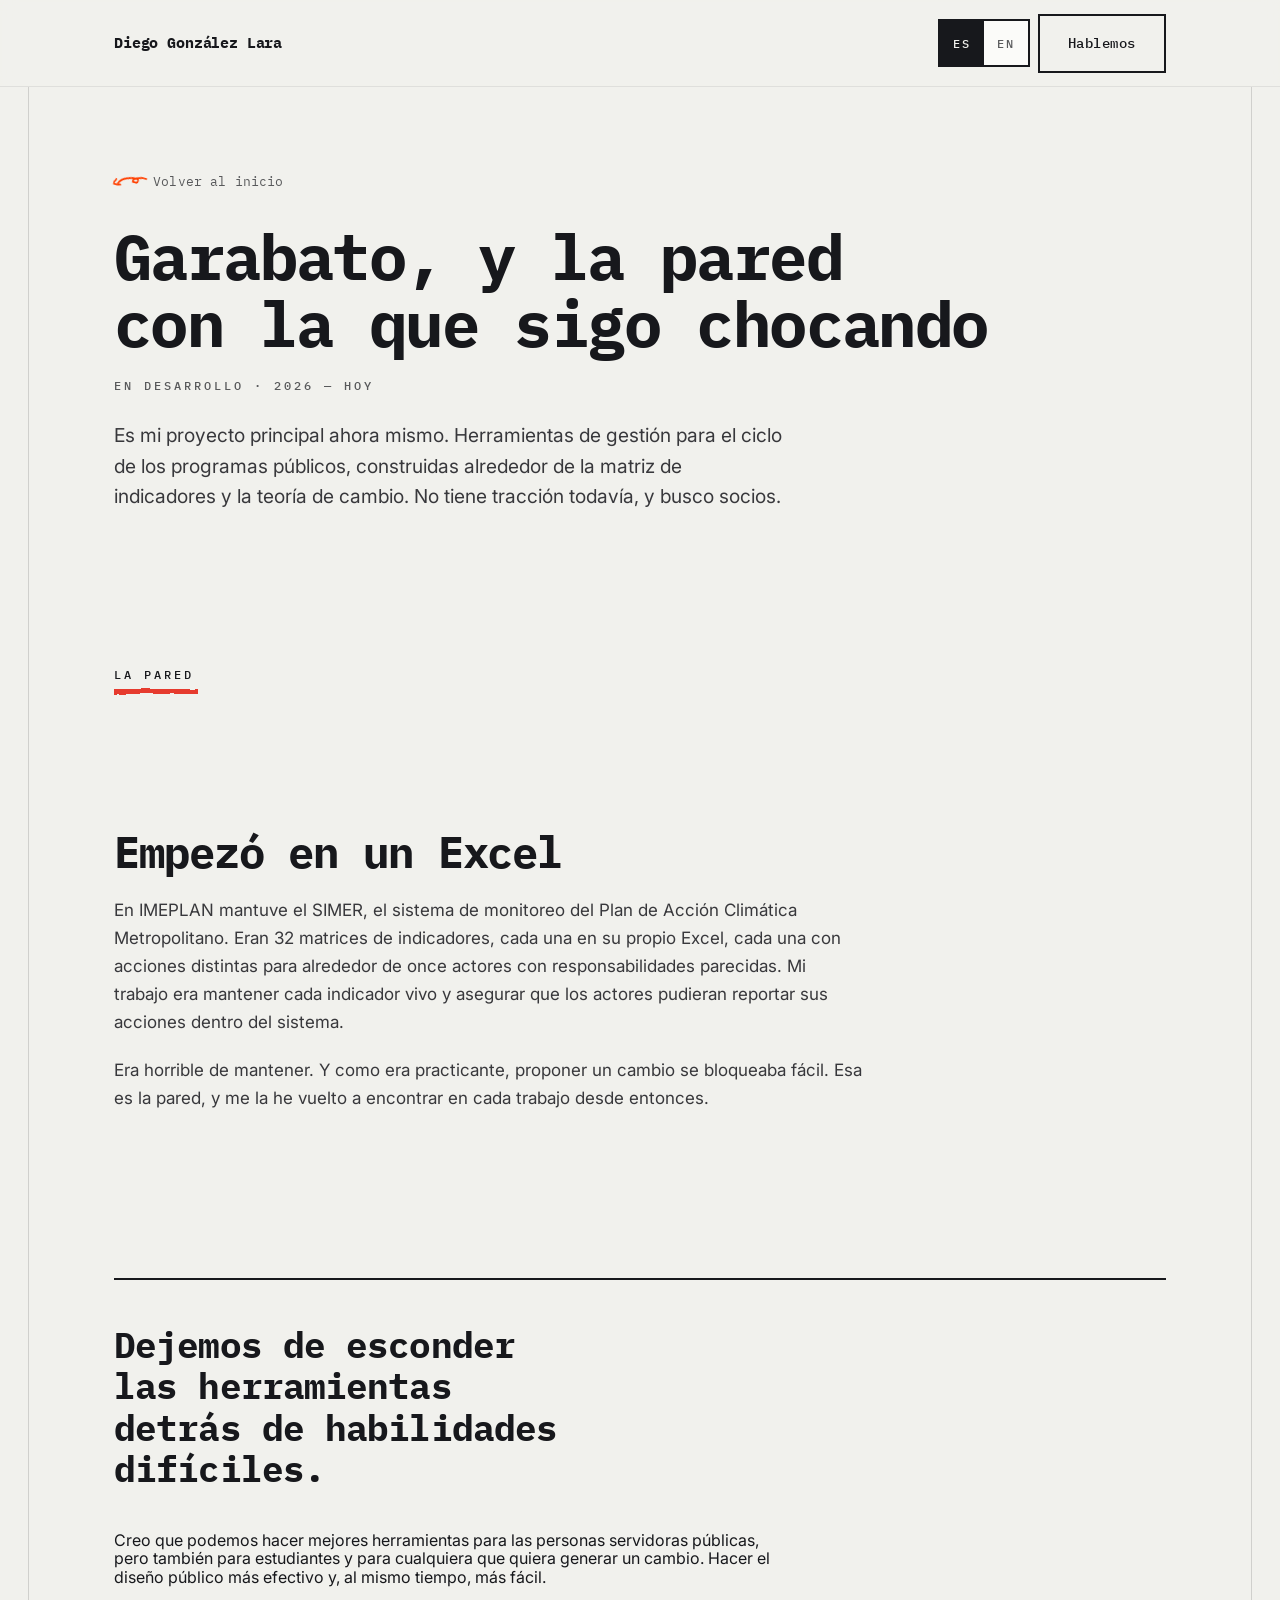
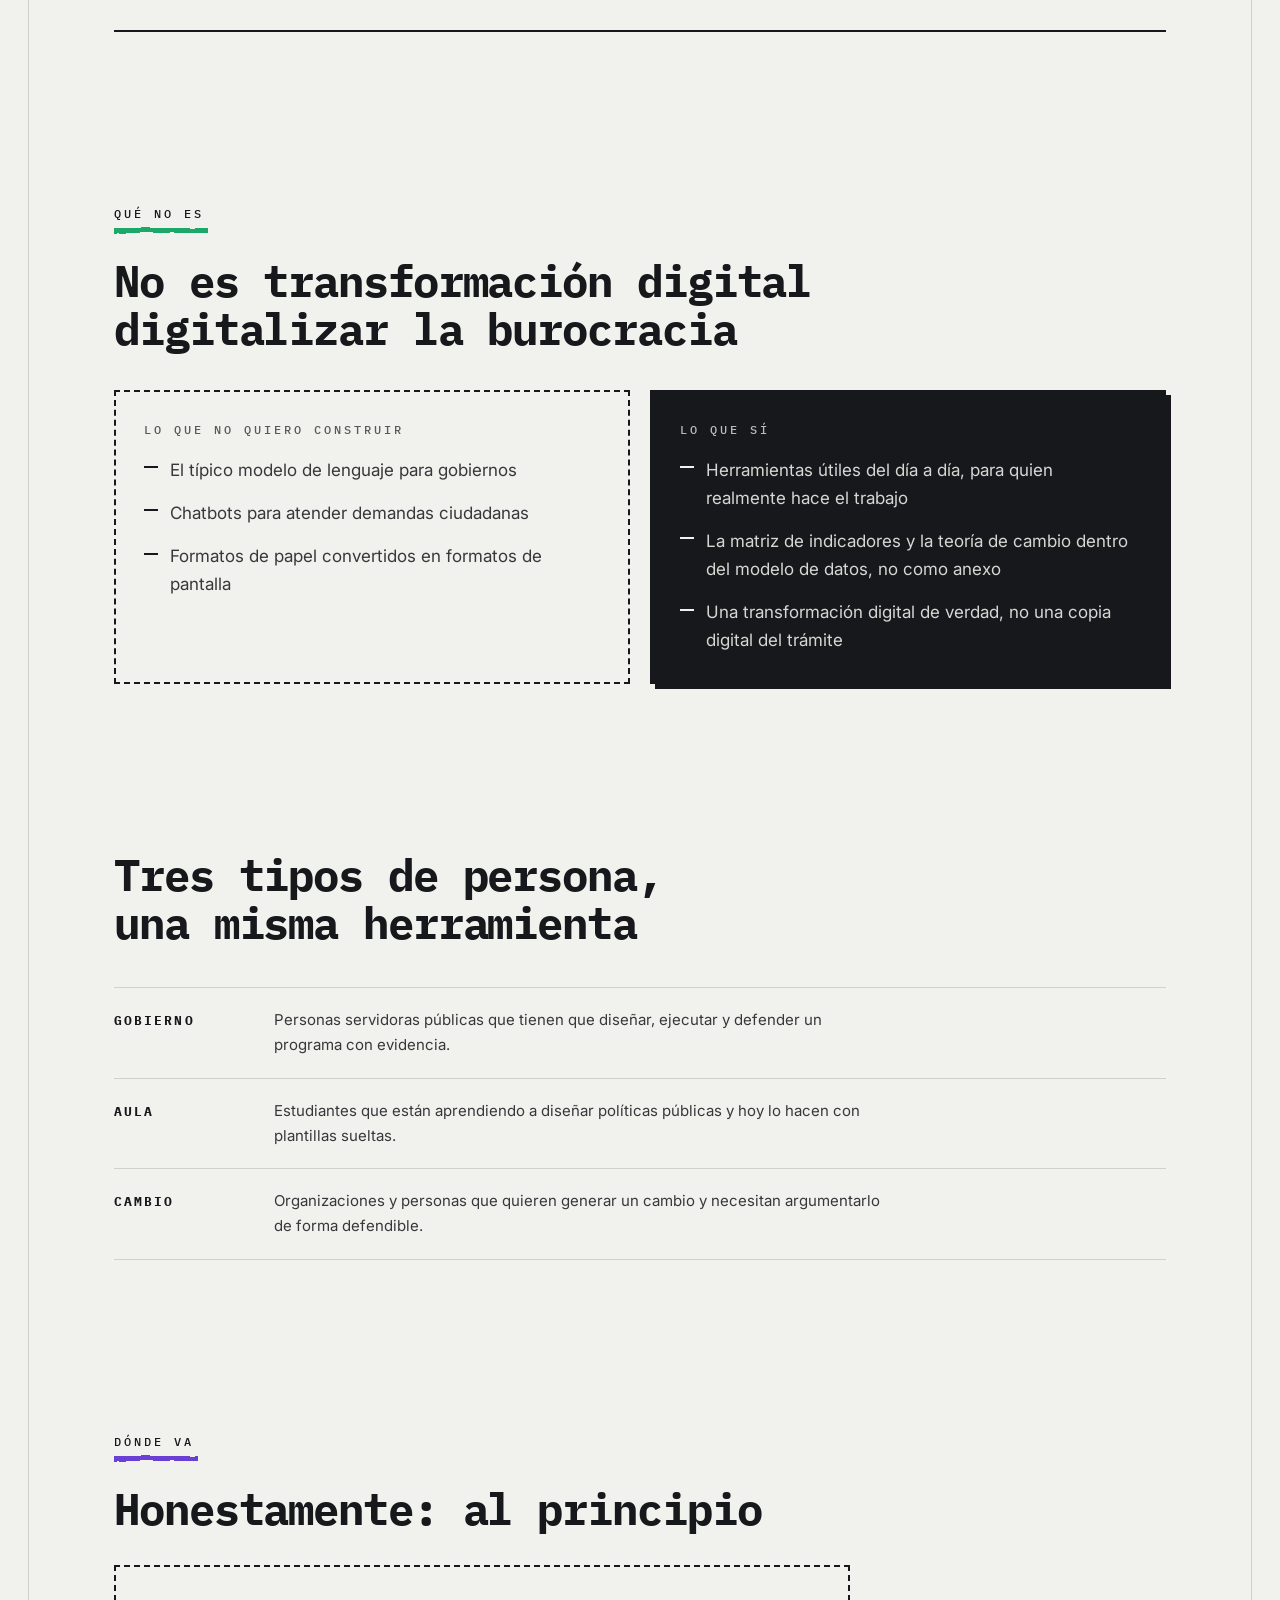
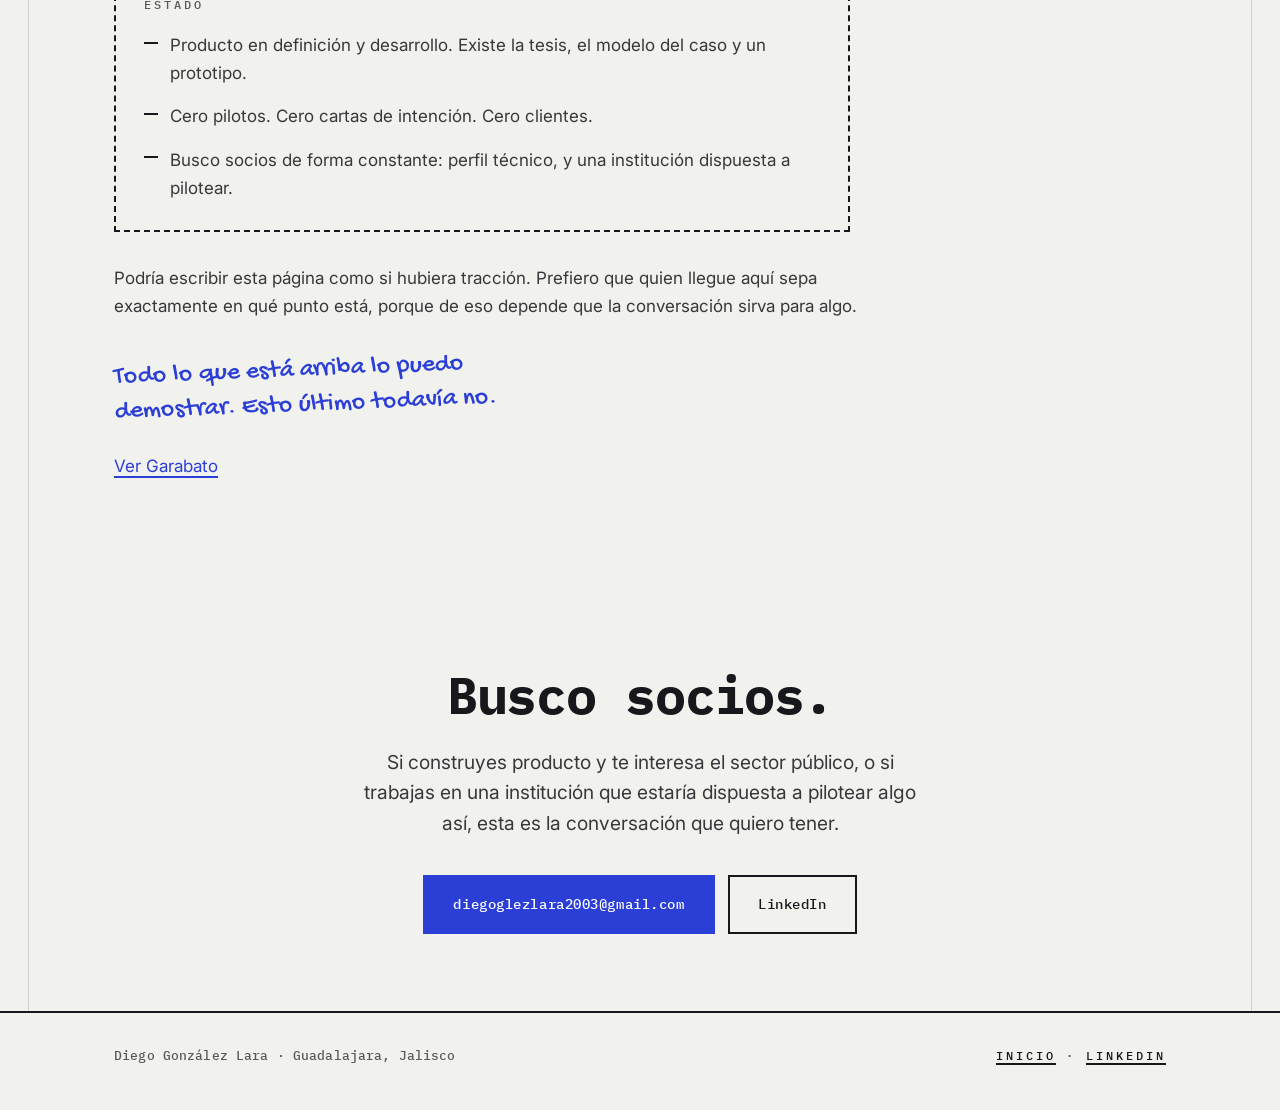
==== commit 03506028: "Rediseño del hero, portafolio compacto con modales, y CTA de Garabato Cuatro cambios encadenados, to" ====
--- a/caso-garabato.html
+++ b/caso-garabato.html
@@ -257,7 +257,7 @@
           </div>
         </section>
 
-        <section class="contacto" id="contacto" data-union aria-labelledby="t-contacto">
+        <section class="contacto" id="contacto" aria-labelledby="t-contacto">
           <div class="envoltura">
             <h2 id="t-contacto" data-es="Busco socios." data-en="I'm looking for partners.">
               Busco socios.
--- a/assets/styles.css
+++ b/assets/styles.css
@@ -39,7 +39,6 @@
   /* Retícula y rieles */
   --medida: 68ch;
   --marco: clamp(1.25rem, 5vw, 4.5rem); /* margen exterior del contenido */
-  --riel-w: 2px;
   --paso: clamp(3.25rem, 6.5vw, 6rem); /* ritmo vertical entre secciones */
 
   /* La sombra es un sello, nunca un halo: cero blur. */
@@ -265,13 +264,14 @@
   color: var(--marino);
 }
 
-/* ---------- 4. Los rieles convergentes ----------------------------------- */
+/* ---------- 4. Los rieles ---------------------------------------------- */
 /*
-   Dos hairlines verticales recorren la página entera y se acercan conforme
-   bajas, hasta tocarse en el bloque de contacto. En escritorio el contenido
-   vive entre ellos en dos columnas; en teléfono el contenido colapsa a una
-   columna pero los rieles siguen en los márgenes y siguen convergiendo, así
-   que la metáfora sobrevive a todos los anchos.
+   Dos hairlines verticales, rectas, sin animación: marcan el margen de la
+   columna de lectura en todos los anchos. Ya no convergen ni se encienden
+   — es CSS puro, sin JS, así que funcionan incluso si el script no carga.
+   La posición replica en calc() la misma matemática que .envoltura usa
+   para centrarse (max-width 1180px + var(--marco)), para que el riel
+   quede siempre en el margen vacío y nunca sobre el contenido.
 */
 
 .rieles {
@@ -279,58 +279,24 @@
   inset: 0;
   z-index: 0;
   pointer-events: none;
-  overflow: hidden;
-}
-
-.rieles svg {
-  width: 100%;
-  height: 100%;
-  display: block;
-}
-
-.riel-linea {
-  fill: none;
-  stroke: var(--tinta);
-  stroke-width: var(--riel-w);
-  vector-effect: non-scaling-stroke;
-  opacity: 0.28;
-}
-
-/* El remate: el último tramo de cada riel, en Azul Rey. Se dibuja solo
-   cuando el contacto entra en pantalla. Es el único momento animado de la
-   página, y coincide con su única conversión. */
-.riel-remate {
-  stroke: var(--azul);
-  opacity: 0;
-  transition: opacity 0.3s ease-out, stroke-dashoffset 1.1s cubic-bezier(0.16, 1, 0.3, 1);
-}
-
-.riel-remate.encendido {
-  opacity: 1;
-}
-
-.riel-union {
-  fill: var(--azul);
-  stroke: var(--papel);
-  stroke-width: 3px;
-  opacity: 0;
-  transform-box: fill-box;
-  transform-origin: center;
-  transform: scale(0.2);
-  transition: opacity 0.35s ease-out 0.75s,
-    transform 0.5s cubic-bezier(0.16, 1, 0.3, 1) 0.75s;
-}
-
-.riel-union.encendido {
-  opacity: 1;
-  transform: scale(1);
-}
-
-@media (prefers-reduced-motion: reduce) {
-  .riel-remate,
-  .riel-union {
-    transition: none;
-  }
+}
+
+.rieles::before,
+.rieles::after {
+  content: "";
+  position: absolute;
+  top: 0;
+  bottom: 0;
+  width: 1px;
+  background: var(--tinta-15);
+}
+
+.rieles::before {
+  left: max(8px, calc((100vw - 1180px) / 2 - 22px));
+}
+
+.rieles::after {
+  right: max(8px, calc((100vw - 1180px) / 2 - 22px));
 }
 
 .pagina {
@@ -355,40 +321,6 @@
 
 section {
   padding-block: var(--paso);
-}
-
-/* Los dos carriles. En escritorio corren en paralelo. */
-.carriles {
-  display: grid;
-  gap: clamp(2.25rem, 4vw, 3.5rem);
-}
-
-@media (min-width: 62rem) {
-  .carriles {
-    grid-template-columns: 1fr 1fr;
-    gap: clamp(3rem, 5vw, 5rem);
-  }
-}
-
-/* Etiqueta de carril: en móvil es lo único que dice a qué vía pertenece un
-   bloque, así que nunca se oculta. */
-.carril-tag {
-  display: inline-flex;
-  align-items: center;
-  gap: 0.5rem;
-  font-family: var(--mono);
-  font-weight: 500;
-  font-size: 0.6875rem;
-  letter-spacing: 0.22em;
-  text-transform: uppercase;
-  color: var(--tinta-70);
-  margin-bottom: 1rem;
-}
-.carril-tag::before {
-  content: "";
-  width: 1.75rem;
-  height: 2px;
-  background: var(--carril-color, var(--tinta));
 }
 
 /* ---------- 6. Marco de tinta (todas las tarjetas) ----------------------- */
@@ -570,6 +502,10 @@
   .portada-cuerpo {
     grid-template-columns: minmax(0, 1.55fr) minmax(0, 0.85fr);
     gap: clamp(2.5rem, 5vw, 4rem);
+    /* Sin párrafo de apoyo, el h1 puede ser más corto o más alto que la
+       foto según el idioma. Centrar evita que uno de los dos quede
+       colgando en el aire cuando no coinciden en altura. */
+    align-items: center;
   }
 }
 
@@ -685,35 +621,31 @@
   background: var(--tinta);
 }
 
-/* ---------- 11. Trayectoria ----------------------------------------------- */
-
-.trayectoria {
-  list-style: none;
-  margin: 0;
-  padding: 0;
-  display: grid;
-  gap: 0;
-}
-
-.trayectoria li {
-  display: grid;
-  gap: 0.35rem 1.75rem;
-  padding-block: 1.6rem;
-  border-top: 1px solid var(--tinta-15);
-}
-
-.trayectoria li:last-child {
-  border-bottom: 1px solid var(--tinta-15);
-}
-
-@media (min-width: 48rem) {
-  .trayectoria li {
-    grid-template-columns: 11rem minmax(0, 1fr);
-    align-items: baseline;
-  }
-}
-
-.trayectoria .cuando {
+/* ---------- 11. Registro (experiencia y formación) ------------------------ */
+/*
+   Ambas listas comparten el mismo renglón: fecha a la izquierda, y el cargo
+   o el detalle siempre a la derecha del nombre. La experiencia además es
+   plegable (un <details> por puesto); la formación es estática, sin
+   interacción — es la versión "sobria" del mismo patrón.
+*/
+
+.registro {
+  display: flex;
+  flex-direction: column;
+  gap: 0.35rem;
+  width: 100%;
+  text-align: left;
+}
+
+.registro-principal {
+  display: flex;
+  flex-wrap: wrap;
+  justify-content: space-between;
+  align-items: baseline;
+  gap: 0.35rem 1.5rem;
+}
+
+.registro-cuando {
   font-family: var(--mono);
   font-size: 0.75rem;
   letter-spacing: 0.14em;
@@ -722,81 +654,269 @@
   font-variant-numeric: tabular-nums;
 }
 
-.trayectoria .que p {
-  margin: 0.4rem 0 0;
-  font-size: 1rem;
-}
-
-/* ---------- 12. Casos ------------------------------------------------------ */
-
-.casos {
+.registro-org {
+  font-weight: 600;
+  font-size: 1.0625rem;
+  color: var(--tinta);
+}
+
+.registro-cargo {
+  font-family: var(--mono);
+  font-size: 0.8125rem;
+  color: var(--azul);
+  white-space: nowrap;
+}
+
+@media (min-width: 48rem) {
+  .registro {
+    flex-direction: row;
+    align-items: baseline;
+    gap: 1.75rem;
+  }
+  .registro-cuando {
+    flex: 0 0 8rem;
+  }
+}
+
+/* Formación: la lista estática ------------------------------------------- */
+
+.formacion {
+  list-style: none;
+  margin: 0;
+  padding: 0;
+}
+
+.formacion li {
+  padding-block: 1.5rem;
+  border-top: 1px solid var(--tinta-15);
+}
+
+.formacion li:last-child {
+  border-bottom: 1px solid var(--tinta-15);
+}
+
+/* Experiencia: la lista plegable ------------------------------------------ */
+
+.experiencia-item {
+  border-top: 1px solid var(--tinta-15);
+}
+
+.experiencia-item:last-of-type {
+  border-bottom: 1px solid var(--tinta-15);
+}
+
+.experiencia-resumen {
+  display: grid;
+  grid-template-columns: 1fr auto;
+  align-items: center;
+  gap: 1rem;
+  padding-block: 1.5rem;
+  cursor: pointer;
+  list-style: none;
+}
+
+/* Oculta el triángulo nativo de <summary>; el signo +/- lo dibuja
+   .experiencia-chevron. */
+.experiencia-resumen::-webkit-details-marker {
+  display: none;
+}
+
+.experiencia-resumen:hover .registro-org {
+  color: var(--azul);
+}
+
+.experiencia-chevron {
+  position: relative;
+  width: 0.9rem;
+  height: 0.9rem;
+  flex: none;
+}
+
+.experiencia-chevron::before,
+.experiencia-chevron::after {
+  content: "";
+  position: absolute;
+  background: var(--tinta);
+}
+
+.experiencia-chevron::before {
+  left: 0;
+  right: 0;
+  top: 50%;
+  height: 2px;
+  transform: translateY(-50%);
+}
+
+.experiencia-chevron::after {
+  top: 0;
+  bottom: 0;
+  left: 50%;
+  width: 2px;
+  transform: translateX(-50%);
+  transition: opacity 0.15s ease-out, transform 0.15s ease-out;
+}
+
+/* Abierto: la barra vertical desaparece y el "+" se vuelve "-". */
+details[open] > .experiencia-resumen .experiencia-chevron::after {
+  opacity: 0;
+  transform: translateX(-50%) scaleY(0);
+}
+
+@media (prefers-reduced-motion: reduce) {
+  .experiencia-chevron::after {
+    transition: none;
+  }
+}
+
+.experiencia-cuerpo {
+  padding: 0 0 1.75rem;
+}
+
+@media (min-width: 48rem) {
+  .experiencia-cuerpo {
+    padding-left: calc(8rem + 1.75rem);
+  }
+}
+
+/* ---------- 12. Portafolio de proyectos ------------------------------------ */
+/*
+   Cada proyecto es una ficha: reutiliza el marco de tinta que antes era
+   exclusivo de INGENIA. Ahora es el tratamiento estándar de todo el
+   portafolio, INGENIA incluido — nada lleva trato especial.
+*/
+
+.portafolio {
   display: grid;
   gap: 1.5rem;
 }
 
-@media (min-width: 54rem) {
-  .casos {
-    grid-template-columns: repeat(3, 1fr);
-  }
-}
-
-.caso {
+@media (min-width: 40rem) {
+  .portafolio {
+    grid-template-columns: repeat(2, 1fr);
+  }
+}
+
+/* La tarjeta es el botón que abre el modal: compacta a propósito, todo el
+   detalle vive en el <dialog>, no en la tarjeta. */
+.ficha-card {
   display: flex;
   flex-direction: column;
-  gap: 0.85rem;
-  text-decoration: none;
+  align-items: flex-start;
+  gap: 0.6rem;
+  width: 100%;
+  text-align: left;
+  font: inherit;
   color: inherit;
   background: var(--papel-tarjeta);
   border: 2px solid var(--tinta);
   box-shadow: var(--sello);
-  padding: clamp(1.5rem, 2.5vw, 1.9rem);
+  padding: clamp(1.25rem, 2.5vw, 1.75rem);
+  cursor: pointer;
   transition: transform 0.14s ease-out, box-shadow 0.14s ease-out;
 }
 
-.caso:hover {
+.ficha-card:hover {
   transform: translate(-2px, -2px);
   box-shadow: 8px 8px 0 0 var(--tinta);
 }
 
-.caso:active {
+.ficha-card:active {
   transform: translate(1px, 1px);
   box-shadow: var(--sello-chico);
 }
 
-.caso h3 {
+.ficha-card h3 {
   color: var(--tinta);
 }
 
-.caso p {
+.ficha-teaser {
   font-size: 0.9375rem;
   margin: 0;
   color: var(--tinta-70);
 }
 
-.caso .ir {
-  margin-top: auto;
-  padding-top: 1rem;
+@media (prefers-reduced-motion: reduce) {
+  .ficha-card {
+    transition: none;
+  }
+  .ficha-card:hover {
+    transform: none;
+  }
+}
+
+/* El modal: <dialog> nativo. El navegador resuelve el centrado, el foco,
+   la tecla Esc y el fondo — sólo se le da la piel del sistema. */
+.ficha-modal {
+  width: min(94vw, 40rem);
+  max-height: min(86vh, 48rem);
+  padding: 0;
+  border: 2px solid var(--tinta);
+  box-shadow: var(--sello);
+  background: var(--papel-tarjeta);
+  color: var(--tinta);
+}
+
+.ficha-modal::backdrop {
+  background: rgba(23, 24, 28, 0.6);
+}
+
+.ficha-modal-cuerpo {
+  max-height: inherit;
+  overflow-y: auto;
+  padding: clamp(1.75rem, 4vw, 2.75rem);
+  /* Deja el hueco del botón de cierre libre en la esquina, aunque el
+     título envuelva varias líneas. */
+  padding-right: calc(clamp(1.75rem, 4vw, 2.75rem) + 2.75rem);
+}
+
+/* Hijo directo del <dialog>, fuera del cuerpo desplazable: se queda fijo
+   en la esquina sin importar cuánto se recorra el contenido. El <dialog>
+   ya es "position: fixed" por la hoja de estilos nativa del navegador
+   cuando está abierto, así que basta con posicionar contra él. */
+.ficha-modal-cerrar {
+  position: absolute;
+  top: 0.75rem;
+  right: 0.75rem;
+  display: flex;
+  align-items: center;
+  justify-content: center;
+  width: 44px;
+  height: 44px;
+  background: var(--papel-tarjeta);
+  border: 2px solid var(--tinta);
+  font-family: var(--mono);
+  font-size: 1.375rem;
+  line-height: 1;
+  color: var(--tinta);
+  cursor: pointer;
+  z-index: 1;
+}
+
+.ficha-modal-cerrar:hover {
+  background: var(--tinta);
+  color: var(--papel);
+}
+
+/* Enlace de salida de una ficha hacia su caso completo. */
+.ir {
   display: inline-flex;
   align-items: center;
   gap: 0.5rem;
+  margin-top: 1.5rem;
   font-family: var(--mono);
   font-size: 0.75rem;
   letter-spacing: 0.16em;
   text-transform: uppercase;
   color: var(--azul);
-}
-
-.caso:hover .ir {
+  text-decoration: none;
+  background: none;
+  border: 0;
+  padding: 0;
+  cursor: pointer;
+}
+
+.ir:hover {
   color: var(--marino);
-}
-
-@media (prefers-reduced-motion: reduce) {
-  .caso {
-    transition: none;
-  }
-  .caso:hover {
-    transform: none;
-  }
 }
 
 /* ---------- 13. Lo que sigue sin resolver ---------------------------------- */
@@ -827,43 +947,6 @@
 }
 
 .sin-resolver .mano {
-  color: var(--amarillo);
-}
-
-.huecos {
-  list-style: none;
-  margin: 2.25rem 0 0;
-  padding: 0;
-  display: grid;
-  gap: 0;
-}
-
-.huecos li {
-  padding-block: 1.5rem;
-  border-top: 1px solid rgba(241, 241, 237, 0.22);
-}
-
-.huecos li:last-child {
-  border-bottom: 1px solid rgba(241, 241, 237, 0.22);
-}
-
-.huecos h3 {
-  font-size: 1.0625rem;
-}
-
-.huecos p {
-  margin: 0.5rem 0 0;
-  font-size: 0.9375rem;
-}
-
-/* Qué haría falta: la línea que convierte el hueco en una pregunta abierta,
-   no en una disculpa. */
-.falta {
-  display: block;
-  margin-top: 0.75rem;
-  font-family: var(--mono);
-  font-size: 0.8125rem;
-  letter-spacing: 0.01em;
   color: var(--amarillo);
 }
 
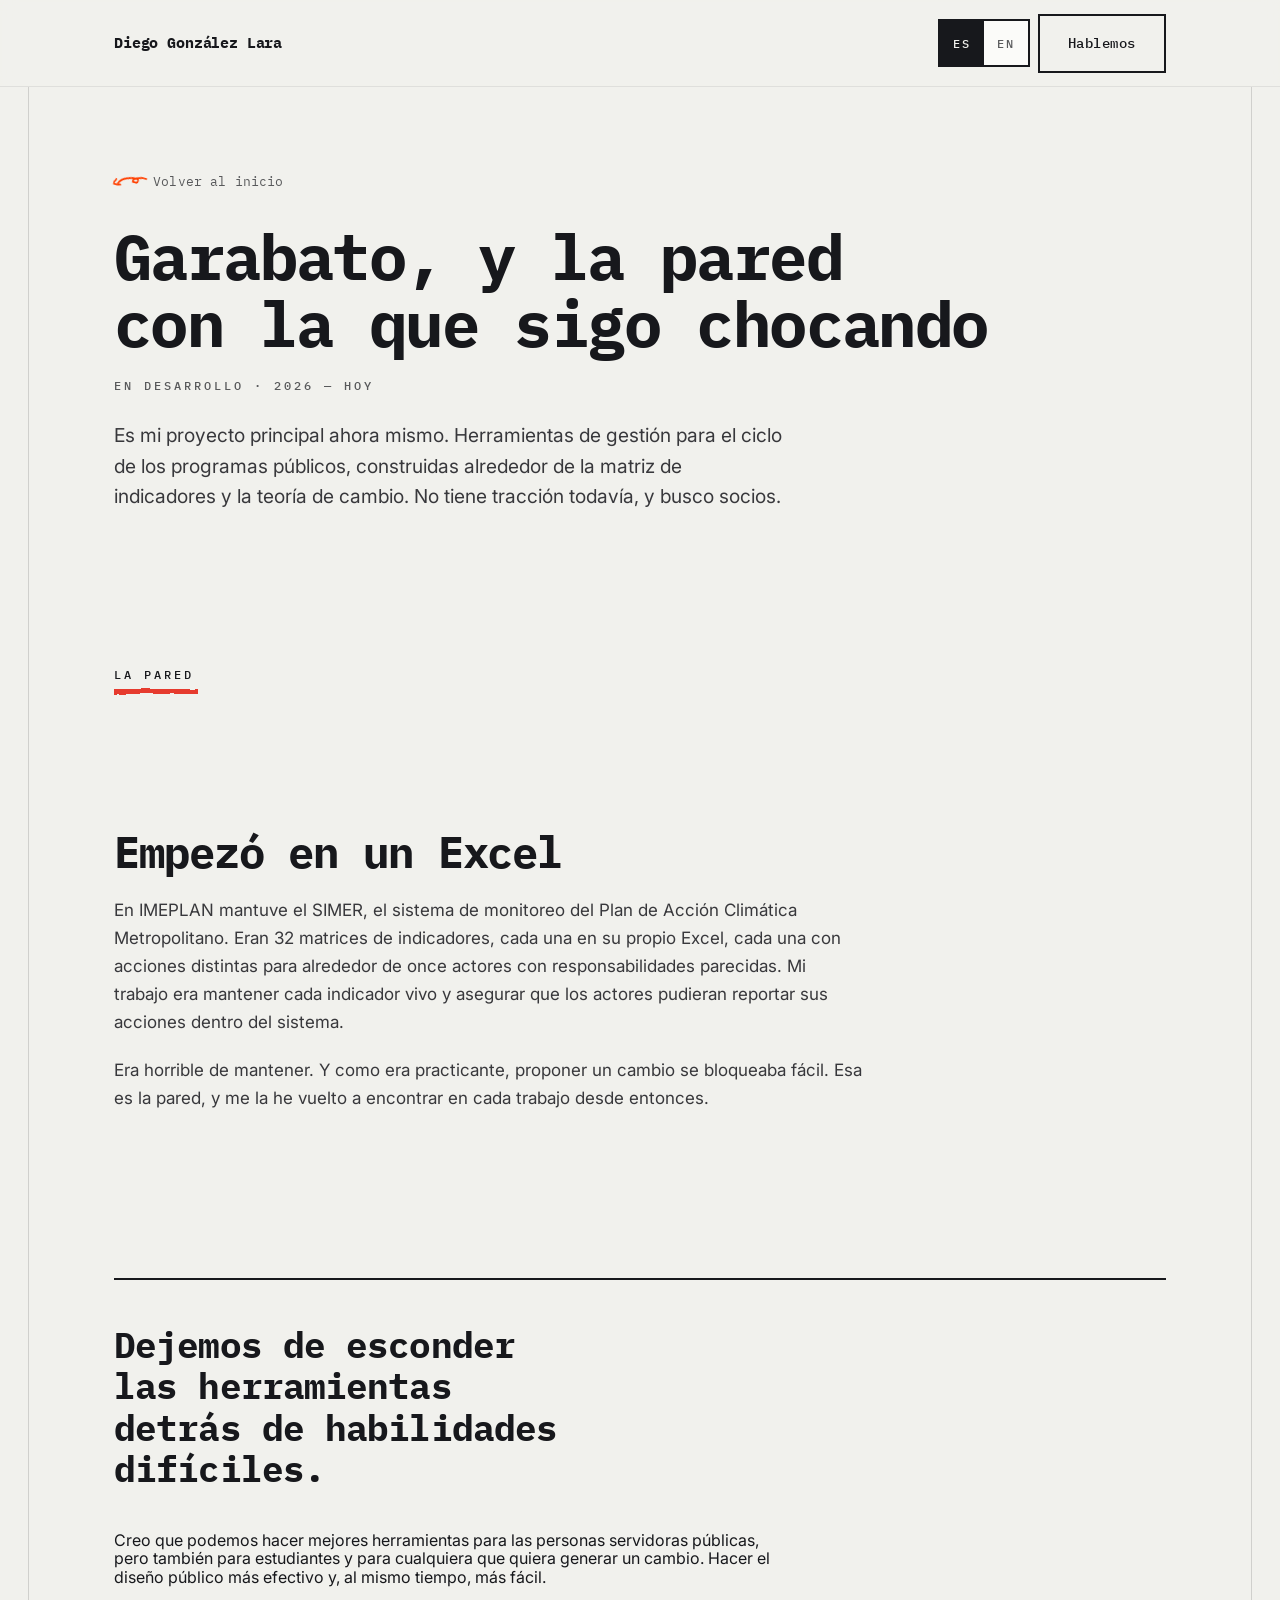
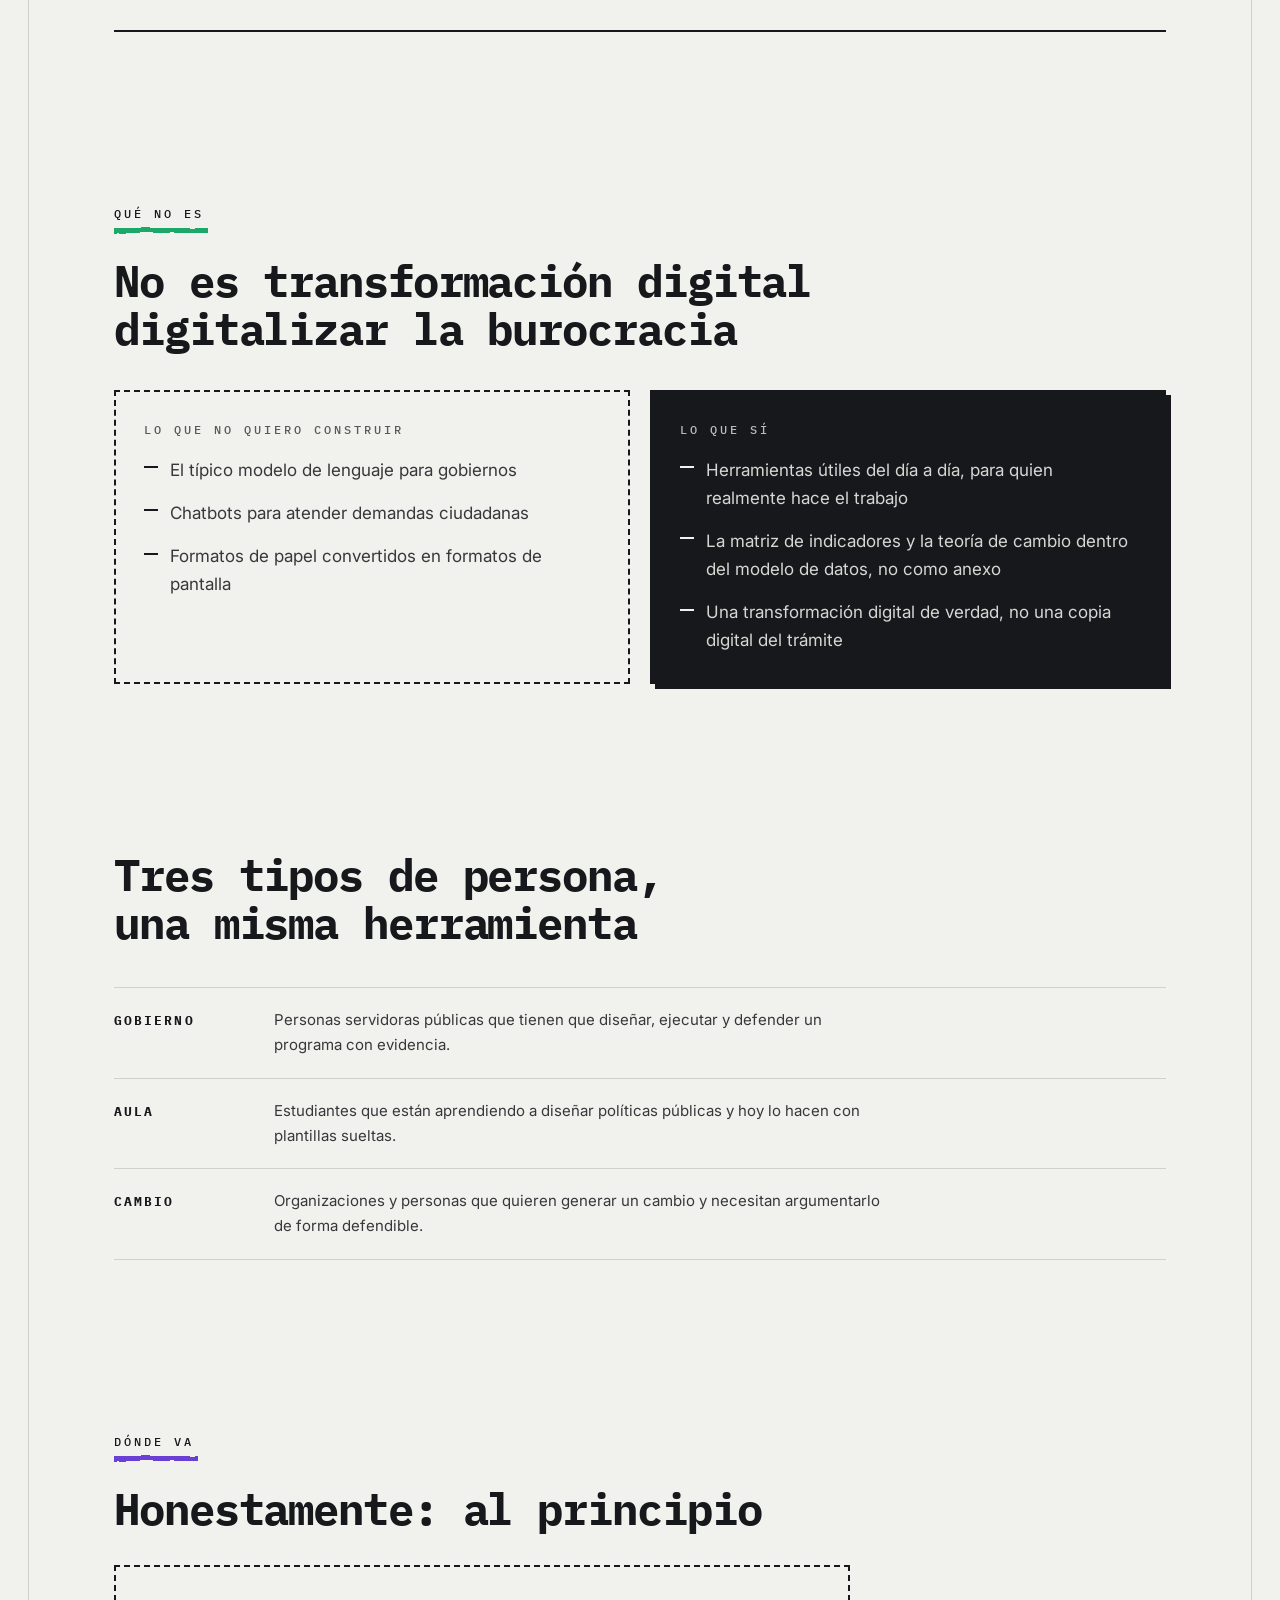
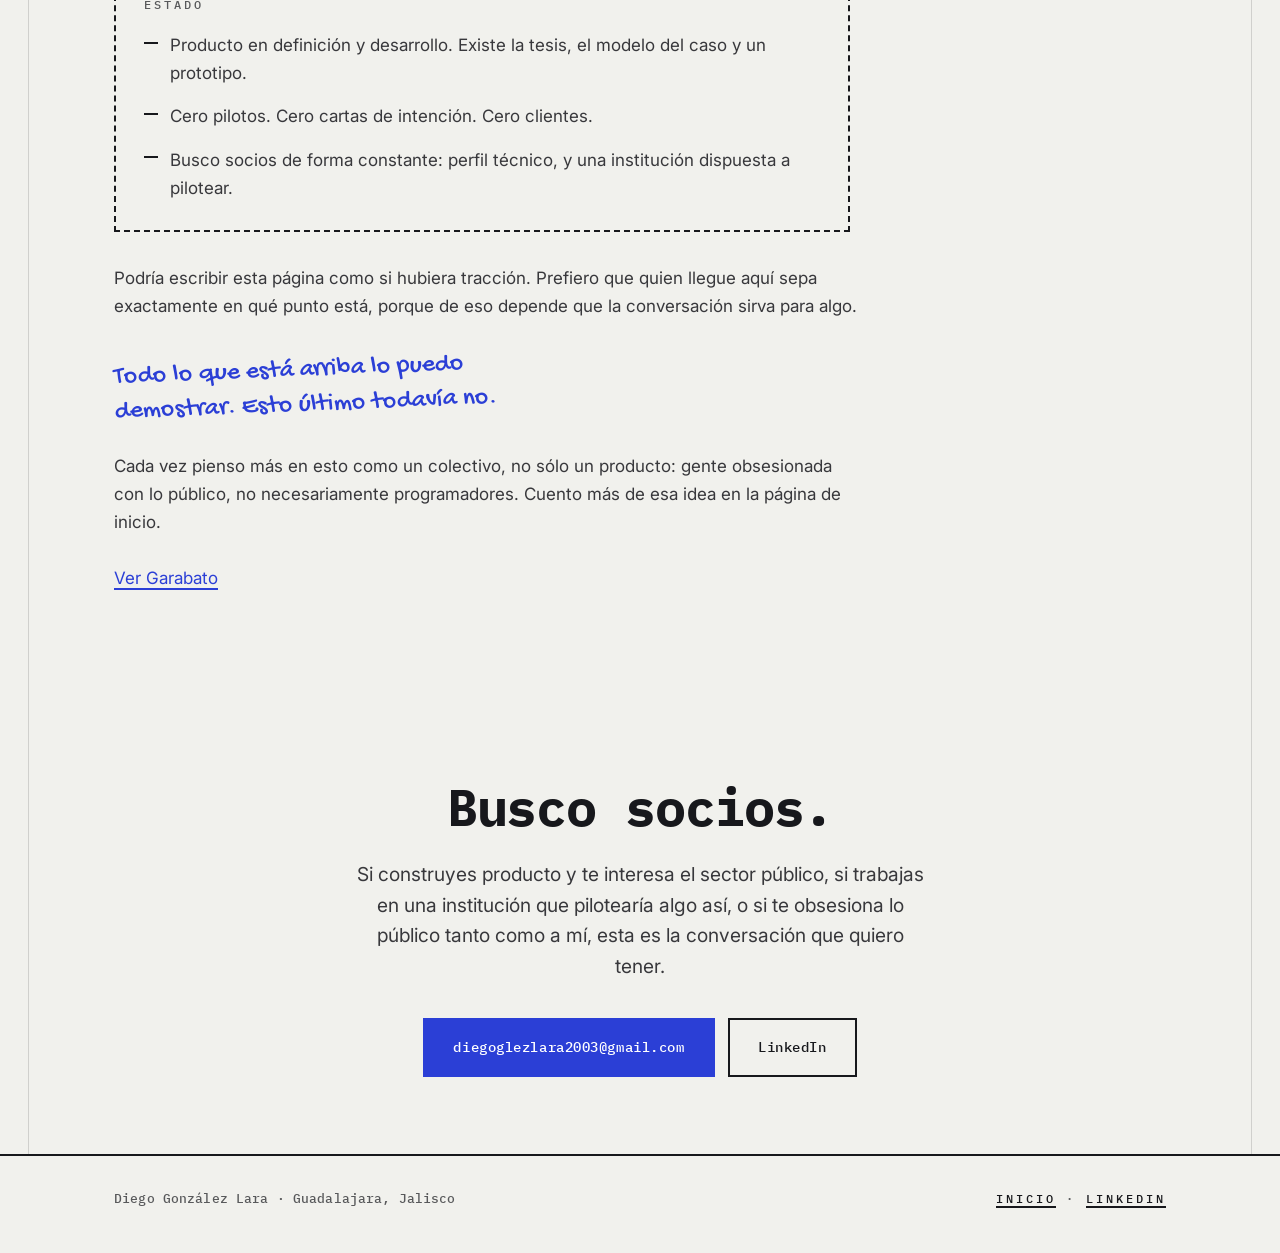
==== commit 21265f01: "Retrato formal, y correcciones de consistencia entre páginas Foto del hero reemplazada por el retrat" ====
--- a/caso-garabato.html
+++ b/caso-garabato.html
@@ -247,8 +247,17 @@
               Todo lo que está arriba lo puedo demostrar. Esto último todavía no.
             </p>
 
+            <p style="margin-top: 1.5rem"
+              data-es="Cada vez pienso más en esto como un colectivo, no sólo un producto: gente obsesionada con lo público, no necesariamente programadores. Cuento más de esa idea en la página de inicio."
+              data-en="I increasingly think of this as a collective, not just a product: people obsessed with the public interest, not necessarily programmers. I write more about that idea on the homepage."
+            >
+              Cada vez pienso más en esto como un colectivo, no sólo un producto: gente obsesionada
+              con lo público, no necesariamente programadores. Cuento más de esa idea en la página
+              de inicio.
+            </p>
+
             <p style="margin-top: 1.75rem">
-              <a href="https://institutokune.org" rel="noopener"
+              <a href="https://institutokune.org" target="_blank" rel="noopener"
                 data-es="Ver Garabato"
                 data-en="See Garabato"
                 >Ver Garabato</a
@@ -263,11 +272,12 @@
               Busco socios.
             </h2>
             <p class="guia" style="margin-top: 1.5rem"
-              data-es="Si construyes producto y te interesa el sector público, o si trabajas en una institución que estaría dispuesta a pilotear algo así, esta es la conversación que quiero tener."
-              data-en="If you build product and care about the public sector, or you work at an institution that would pilot something like this, that is the conversation I want to have."
-            >
-              Si construyes producto y te interesa el sector público, o si trabajas en una institución
-              que estaría dispuesta a pilotear algo así, esta es la conversación que quiero tener.
+              data-es="Si construyes producto y te interesa el sector público, si trabajas en una institución que pilotearía algo así, o si te obsesiona lo público tanto como a mí, esta es la conversación que quiero tener."
+              data-en="If you build product and care about the public sector, if you work at an institution that would pilot something like this, or if you're as obsessed with the public interest as I am, that is the conversation I want to have."
+            >
+              Si construyes producto y te interesa el sector público, si trabajas en una institución
+              que pilotearía algo así, o si te obsesiona lo público tanto como a mí, esta es la
+              conversación que quiero tener.
             </p>
             <div class="contacto-acciones">
               <a class="boton boton--primario" href="mailto:diegoglezlara2003@gmail.com"
@@ -276,7 +286,7 @@
               <a
                 class="boton boton--fantasma"
                 href="https://www.linkedin.com/in/diegoglezlara"
-                rel="noopener"
+                target="_blank" rel="noopener"
                 >LinkedIn</a
               >
             </div>
@@ -290,7 +300,7 @@
         <p class="etiqueta etiqueta--larga" style="margin: 0">Diego González Lara · Guadalajara, Jalisco</p>
         <p class="etiqueta" style="margin: 0">
           <a href="index.html" data-es="Inicio" data-en="Home">Inicio</a> ·
-          <a href="https://www.linkedin.com/in/diegoglezlara" rel="noopener">LinkedIn</a>
+          <a href="https://www.linkedin.com/in/diegoglezlara" target="_blank" rel="noopener">LinkedIn</a>
         </p>
       </div>
     </footer>
--- a/assets/styles.css
+++ b/assets/styles.css
@@ -532,10 +532,12 @@
   object-fit: cover;
   display: block;
   /* Encuadre cerrado sobre el rostro: es una página de credibilidad, no una
-     foto de la sala. */
-  object-position: 52% 24%;
-  transform: scale(1.18);
-  transform-origin: 52% 24%;
+     foto de la sala. Valores ajustados para el retrato formal (2026-09-11):
+     conserva el escudo de la UdeG y una pista de los objetos sobre la mesa
+     sin dejar espacio muerto arriba de la cabeza. */
+  object-position: 50% 22%;
+  transform: scale(1.28);
+  transform-origin: 50% 22%;
 }
 
 .retrato .amapola {
